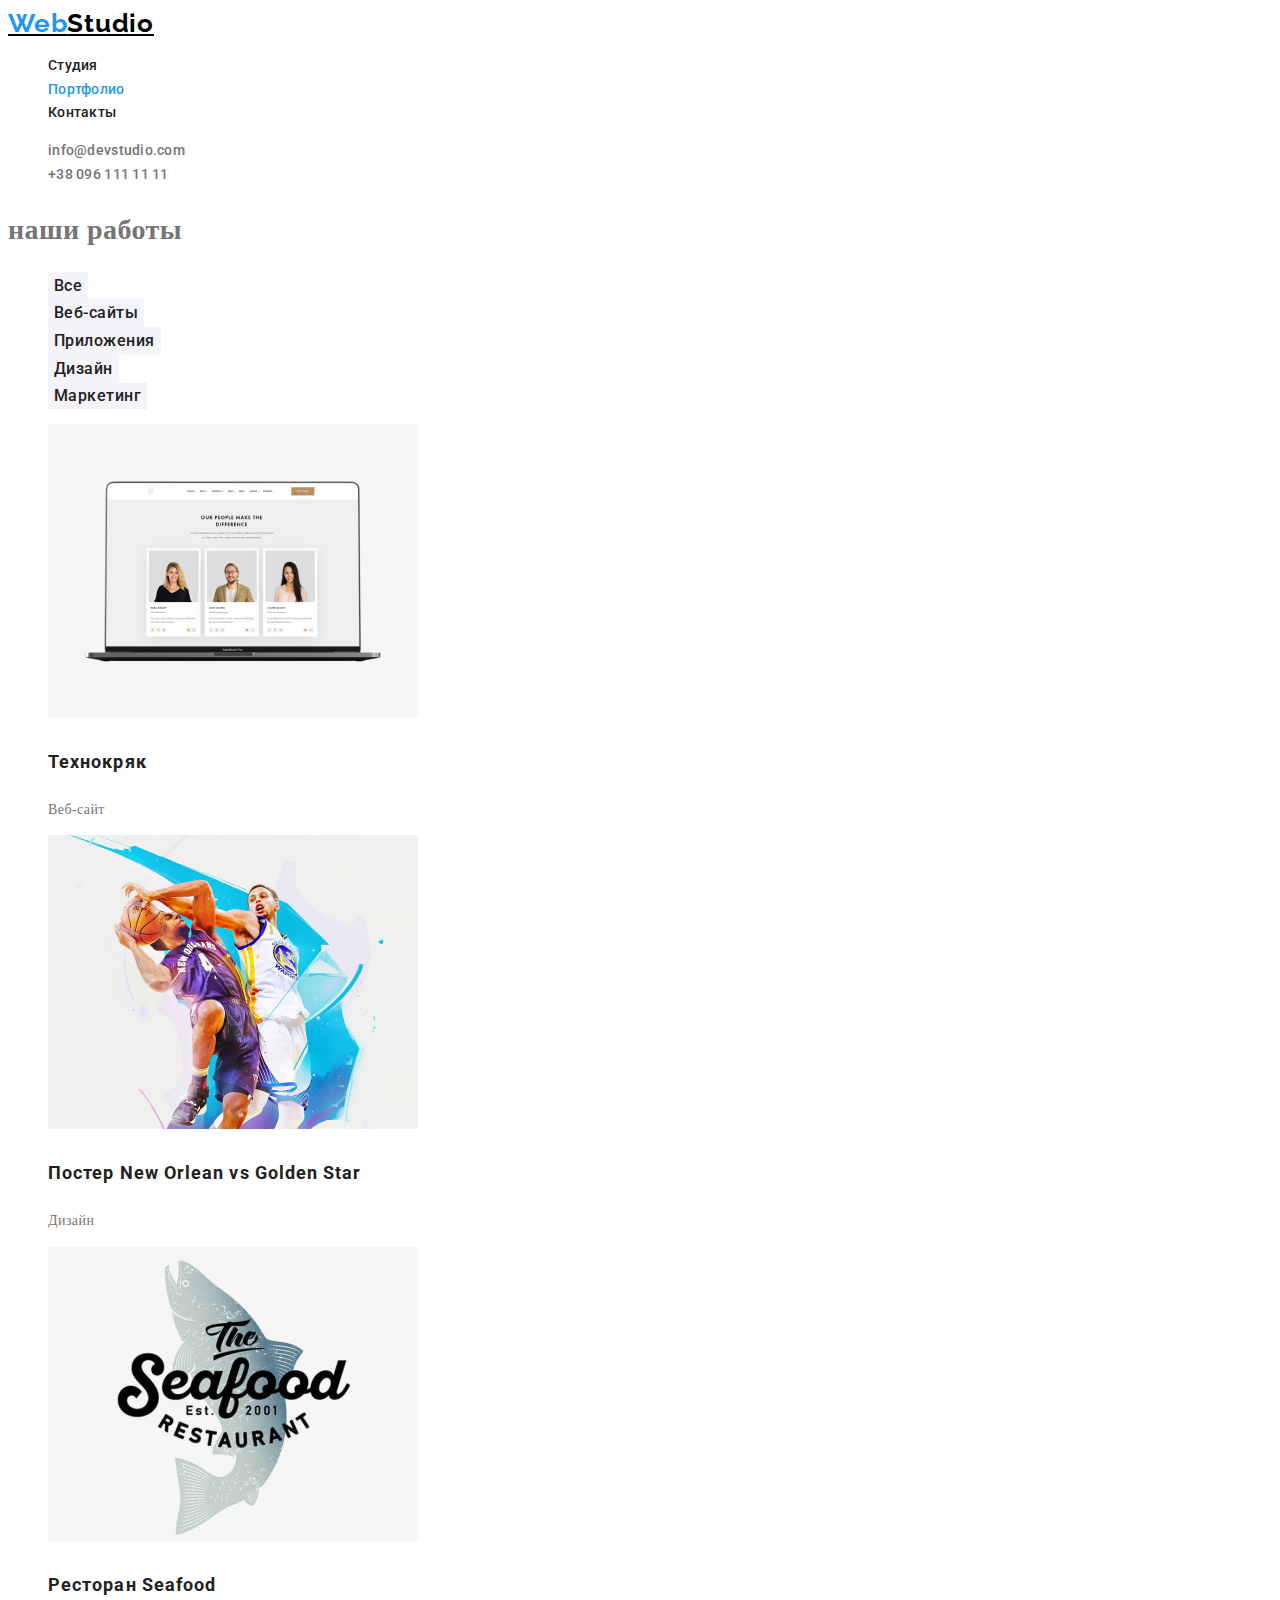
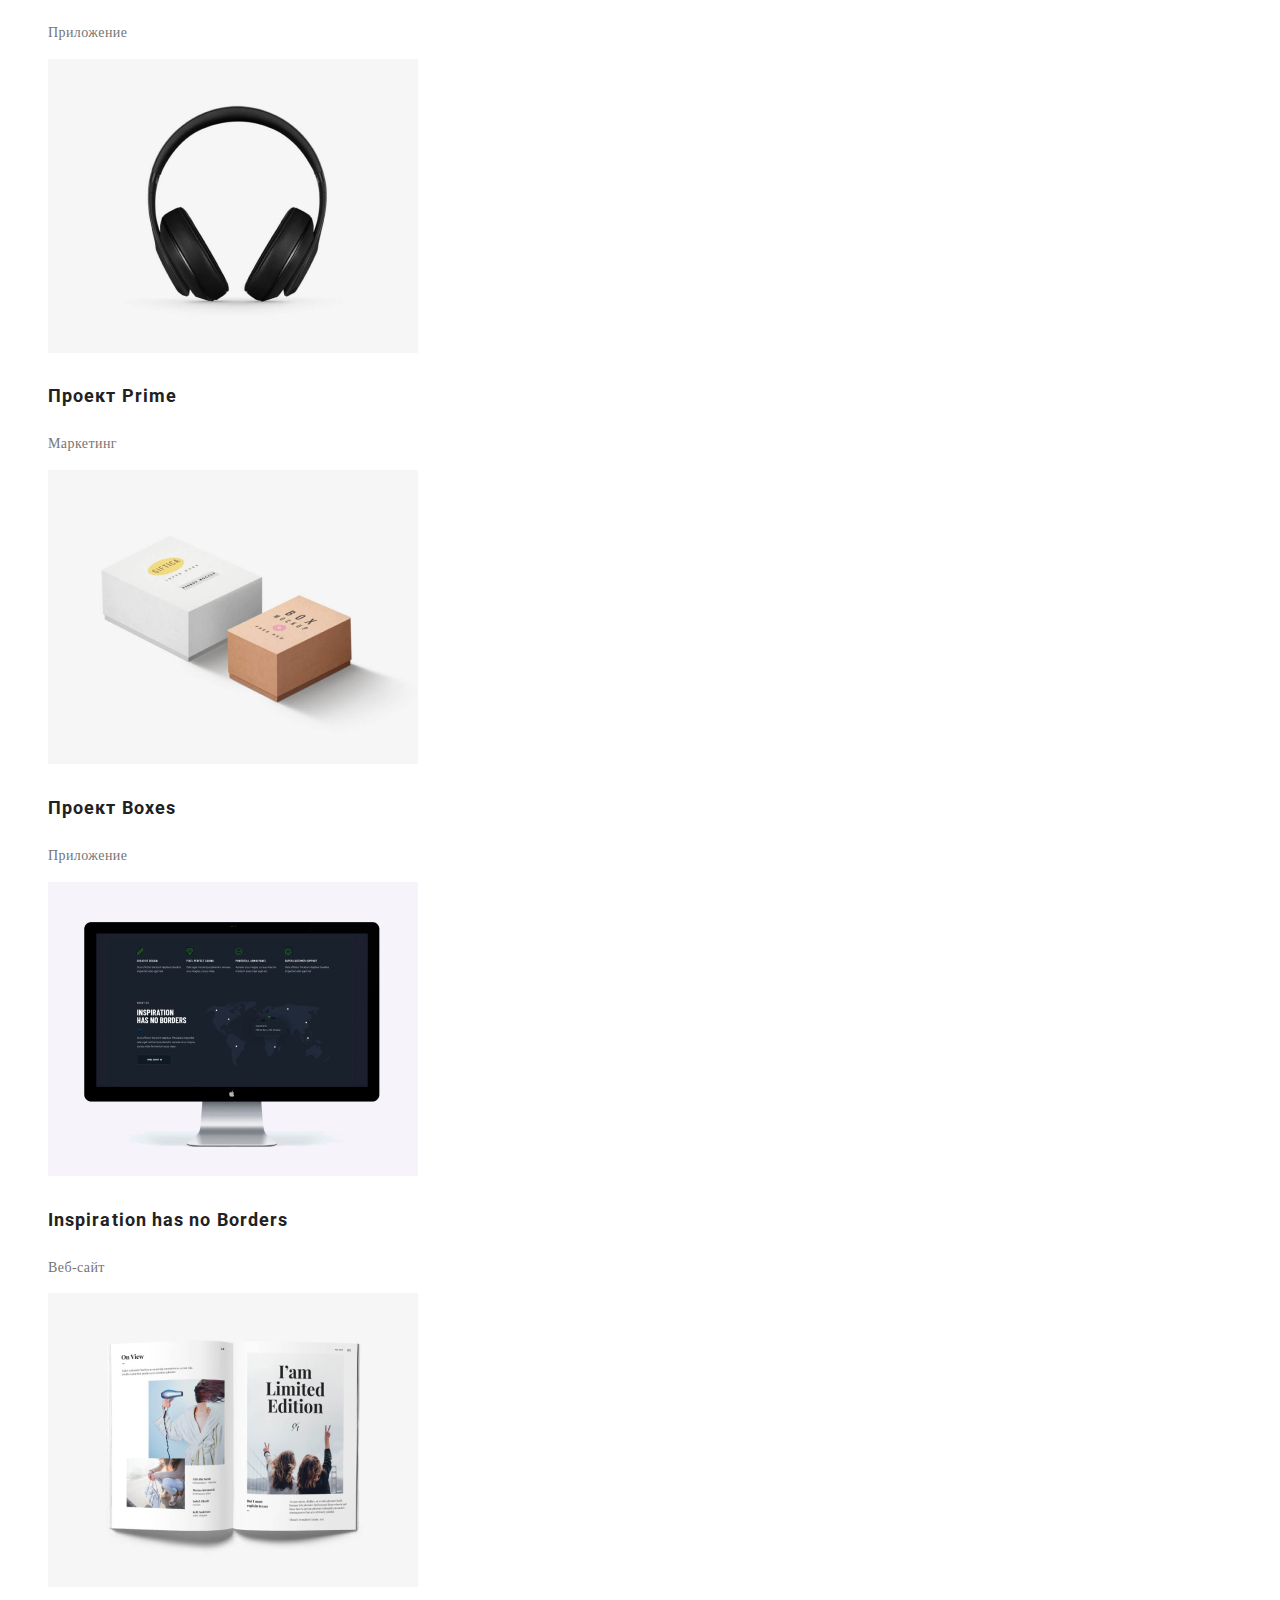
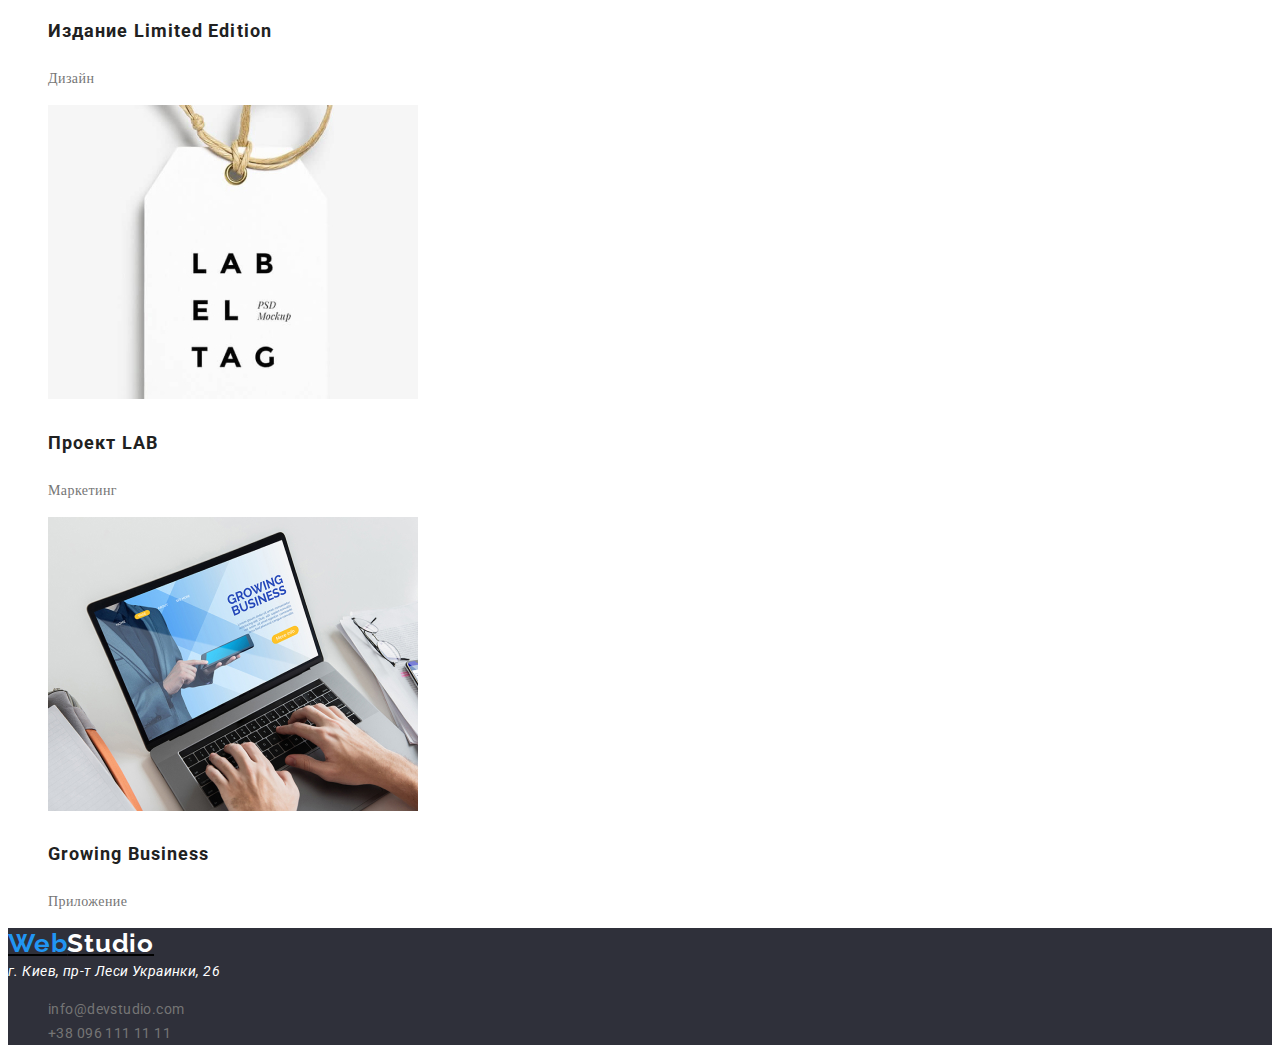
==== portfolio.html @ 194e7f67 "Добавил шрифты на index и portfolio" ====
<!DOCTYPE html>
<html lang="en">
<head>
    <meta charset="UTF-8">
    <meta http-equiv="X-UA-Compatible" content="IE=edge">
    <meta name="viewport" content="width=device-width, initial-scale=1.0">
    <title>Document</title>
    <link href="https://fonts.googleapis.com/css2?family=Raleway:wght@700&family=Roboto:wght@400;500;700;900&display=swap"
        rel="stylesheet">
    <link rel="stylesheet" href="./css/styles.css">
</head>
<body>
    <!--header, contacts separate from <nav>-->
    <header>
        <nav>
            <a href="/" class="logo">
                <span class="logo-accent">Web</span>Studio
            </a>
            <ul class="page-nav list">
                <li><a href="./index.html" class="link">Студия</a></li>
                <li><a href="/" class="link active">Портфолио</a></li>
                <li><a href="" class="link">Контакты</a></li>
            </ul>
        </nav>
        <ul class="contact-nav list">
            <li><a href="mailto:info@devstudio.com" class="link">info@devstudio.com</a></li>
            <li><a href="tel:+380961111111" class="link">+38 096 111 11 11</a></li>
        </ul>
    </header>
    
    <main>
        <section class="our-work-section">
        <h1>наши работы</h1>
        <!-- кнопки фильтра -->
            <ul class="btn-list list">    
                <li>
                    <button type="button" class="button title active">Все</button>
                </li>
                <li>
                    <button type="button" class="button title">Веб-сайты</button>
                </li>
                <li>
                    <button type="button" class="button title">Приложения</button> 
                </li>
                <li>
                    <button type="button" class="button title">Дизайн</button>
                </li>
                <li>
                    <button type="button" class="button title">Маркетинг</button>
                </li>
            </ul>   
        
        <!-- наши работы, галерея  -->
            <ul class="work-gallery list">
                <li>
                    <a href="">
                        <img src="./images/portfolio/img_01.jpg" alt="Технокряк" width="370" height="294"></a>
                        <h3 class="work-title">Технокряк</h3>
                        <p class="sort">Веб-сайт</p>
                </li>
                <li>
                    <a href="">
                        <img src="./images/portfolio/img_02.jpg" alt="Постер New Orlean vs Golden Star" width="370" height="294"></a>
                        <h3 class="work-title">Постер New Orlean vs Golden Star</h3>
                        <p class="sort">Дизайн</p>
                </li>
                <li>
                    <a href="">
                        <img src="./images/portfolio/img_03.jpg" alt="Ресторан Seafood" width="370" height="294"></a>
                        <h3 class="work-title">Ресторан Seafood</h3>
                        <p class="sort">Приложение</p>
                </li>
                <li>
                    <a href="">
                        <img src="./images/portfolio/img_04.jpg" alt="Проект Prime" width="370" height="294"></a>
                        <h3 class="work-title">Проект Prime</h3>
                        <p class="sort">Маркетинг</p>
                </li>
                <li>
                    <a href="">
                        <img src="./images/portfolio/img_05.jpg" alt="Проект Boxes" width="370" height="294"></a>
                        <h3 class="work-title">Проект Boxes</h3>
                        <p class="sort">Приложение</p>
                </li>
                <li>
                    <a href="">
                        <img src="./images/portfolio/img_06.jpg" alt="Inspiration has no Borders" width="370" height="294"></a>
                        <h3 class="work-title">Inspiration has no Borders</h3>
                        <p class="sort">Веб-сайт</p>
                </li>
                <li>
                    <a href="">
                        <img src="./images/portfolio/img_07.jpg" alt="Издание Limited Edition" width="370" height="294"></a>
                        <h3 class="work-title">Издание Limited Edition</h3>
                        <p class="sort">Дизайн</p>
                </li>
                <li>
                    <a href="">
                        <img src="./images/portfolio/img_08.jpg" alt="Проект LAB" width="370" height="294"></a>
                        <h3 class="work-title">Проект LAB</h3>
                        <p class="sort">Маркетинг</p>
                </li>
                <li>
                    <a href="">
                        <img src="./images/portfolio/img_09.jpg" alt="Growing Business" width="370" height="294"></a>
                        <h3 class="work-title">Growing Business</h3>
                        <p class="sort">Приложение</p>
                </li>
            </ul>

        </section>

    </main>

    <!--footer-->
    <!--footer-->
    <footer class="footer">
        <a href="/" class="logo">
            <span class="logo-accent">Web</span><span class="logo-rev">Studio</span>
        </a>
        <address class="address">
            г. Киев, пр-т Леси Украинки, 26<br />
        </address>
        <!-- footer contacts -->
        <ul class="contact-footer list">
            <li><a href="mailto:info@devstudio.com" class="link">info@devstudio.com</a></li>
            <li><a href="tel:+380961111111" class="link">+38 096 111 11 11</a></li>
        </ul>
        <!-- info@example.com<br/>
             +38 099 111 11 11 -->
    
    </footer>



</body>
</html>
---- css/styles.css ----
:root {
  --accent-color: #2196f3;
  --title-text-color: #212121;
  --main-text-color: #757575;
  --main-bg-color: #ffffff;
  --footer-bg-color: #2f303a;
  --btn-bg-color: #f5f4fa;
}

body {
  color: var(--main-text-color);
  background-color: var(--main-bg-color);

  font-size: 14px;
  line-height: 1.7;
  letter-spacing: 0.03em;
}

.section-title {
  color: var(--title-text-color);
}
/* logo */
.logo {
  color: #000000;

  font-family: Raleway;
  font-weight: bold;
  font-size: 26px;
  line-height: 1.2;
  letter-spacing: 0.03em;
}

.logo .logo-accent {
  color: var(--accent-color);
}

/* page nav */
.list {
  list-style: none;
}

.page-nav .link {
  color: var(--title-text-color);

  font-family: Roboto;
  font-weight: 500;
  font-size: 14px;
  line-height: 1.1;
  letter-spacing: 0.02em;
}

.link.active {
  color: var(--accent-color);
}

.contact-nav .link {
  color: var(--main-text-color);
  font-family: Roboto;
  font-weight: 500;
  font-size: 14px;
  line-height: 1.1;
  letter-spacing: 0.02em;
}

.contact-nav .link:hover,
.contact-nav .link:focus {
  color: var(--accent-color);
}

/* hero */
.hero-title {
  color: #ffffff;
  font-family: Roboto;
  font-weight: 900;
  font-size: 44px;
  line-height: 60px;
  text-align: center;
  letter-spacing: 0.06em;
  text-transform: uppercase;
}

.hero .button {
  background-color: var(--accent-color);
  color: #ffffff;
  border: none;

  font-family: Roboto;
  font-weight: bold;
  font-size: 16px;
  line-height: 1.9;
  /* display: flex; */
  align-items: center;
  text-align: center;
  letter-spacing: 0.06em;
}

/* section Features */
.section-title {
  font-family: Roboto;
  font-weight: bold;
  font-size: 36px;
  line-height: 1.2;
  text-align: center;
  letter-spacing: 0.03em;
}

.feature-title {
  color: var(--title-text-color);

  font-family: Roboto;
  font-weight: bold;
  font-size: 14px;
  line-height: 16px;
  letter-spacing: 0.03em;
  text-transform: uppercase;
}
.title {
  color: var(--title-text-color);
  font-family: Roboto;
  font-weight: 500;
  font-size: 16px;
  line-height: 1.2;
  text-align: center;
  letter-spacing: 0.03em;
}

.link {
  color: var(--main-text-color);
  text-decoration: none;
}

/* our team */
.team-title {
  color: var(--title-text-color);

  font-family: Roboto;
  font-weight: 500;
  font-size: 16px;
  line-height: 1.2;
  text-align: center;
  letter-spacing: 0.03em;
}

/* footer */
.footer {
  background-color: #2f303a;
}

.address {
  color: var(--main-bg-color);
  font-family: Roboto;
  font-weight: normal;
  font-size: 14px;
  line-height: 1.7;
  letter-spacing: 0.03em;
}
.logo-rev {
  color: var(--main-bg-color);
}

.contact-footer {
  color: rgba(255, 255, 255, 0.6);

  font-family: Roboto;
  font-weight: normal;
  font-size: 14px;
  line-height: 1.7;
  letter-spacing: 0.03em;
}

.contact-footer .link:hover,
.contact-footer .link:focus {
  color: var(--main-bg-color);
}

/* Portfolio button list */

.btn-list .button {
  background-color: var(--btn-bg-color);
  border: none;

  font-family: Roboto;
  font-style: normal;
  font-weight: 500;
  font-size: 16px;
  line-height: 1.6;
  text-align: center;
  letter-spacing: 0.03em;
}

.btn-list .button:hover,
.btn-list .button:focus {
  background-color: var(--accent-color);
  color: var(--main-bg-color);
}

/* Our works gallery */
.work-title {
  color: var(--title-text-color);

  font-family: Roboto;
  font-weight: bold;
  font-size: 18px;
  line-height: 2;
  letter-spacing: 0.06em;
}

.work-type {
  font-family: Roboto;
  font-weight: normal;
  font-size: 16px;
  line-height: 31.9;
  letter-spacing: 0.03em;
}
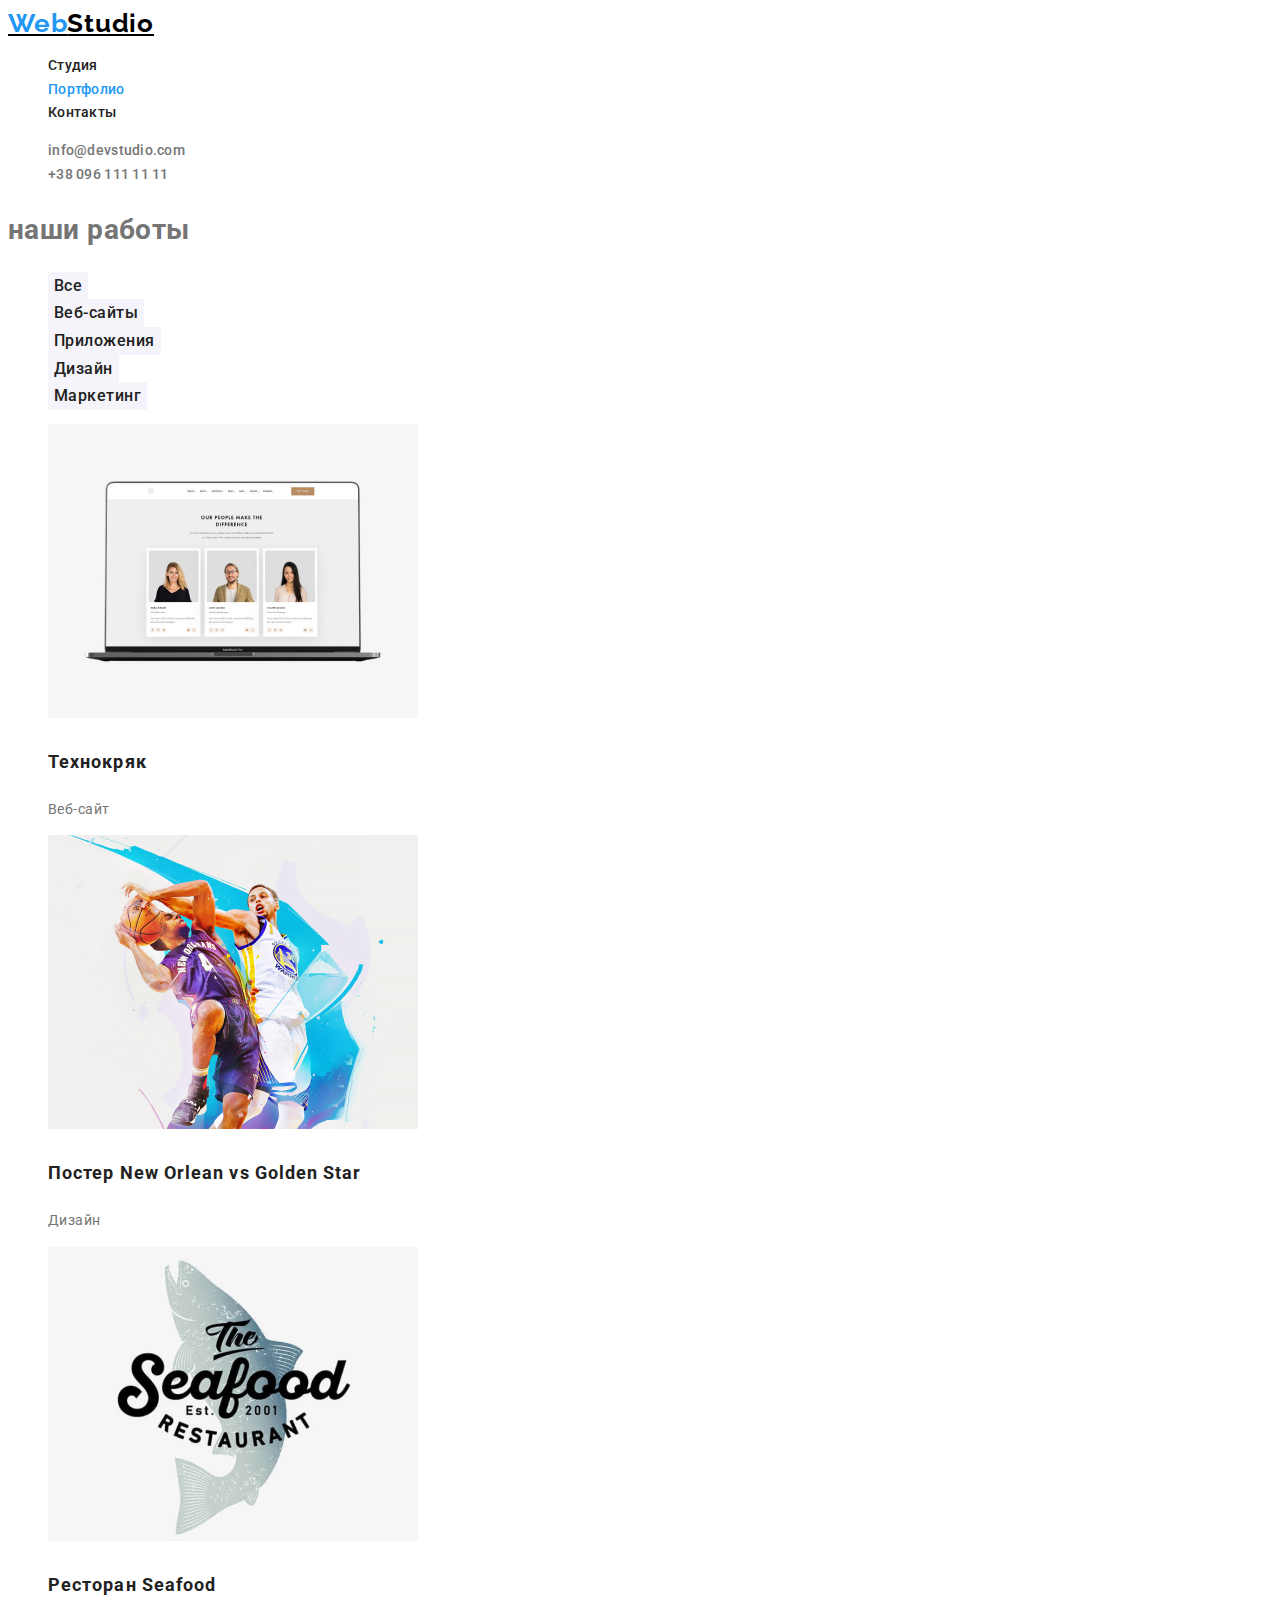
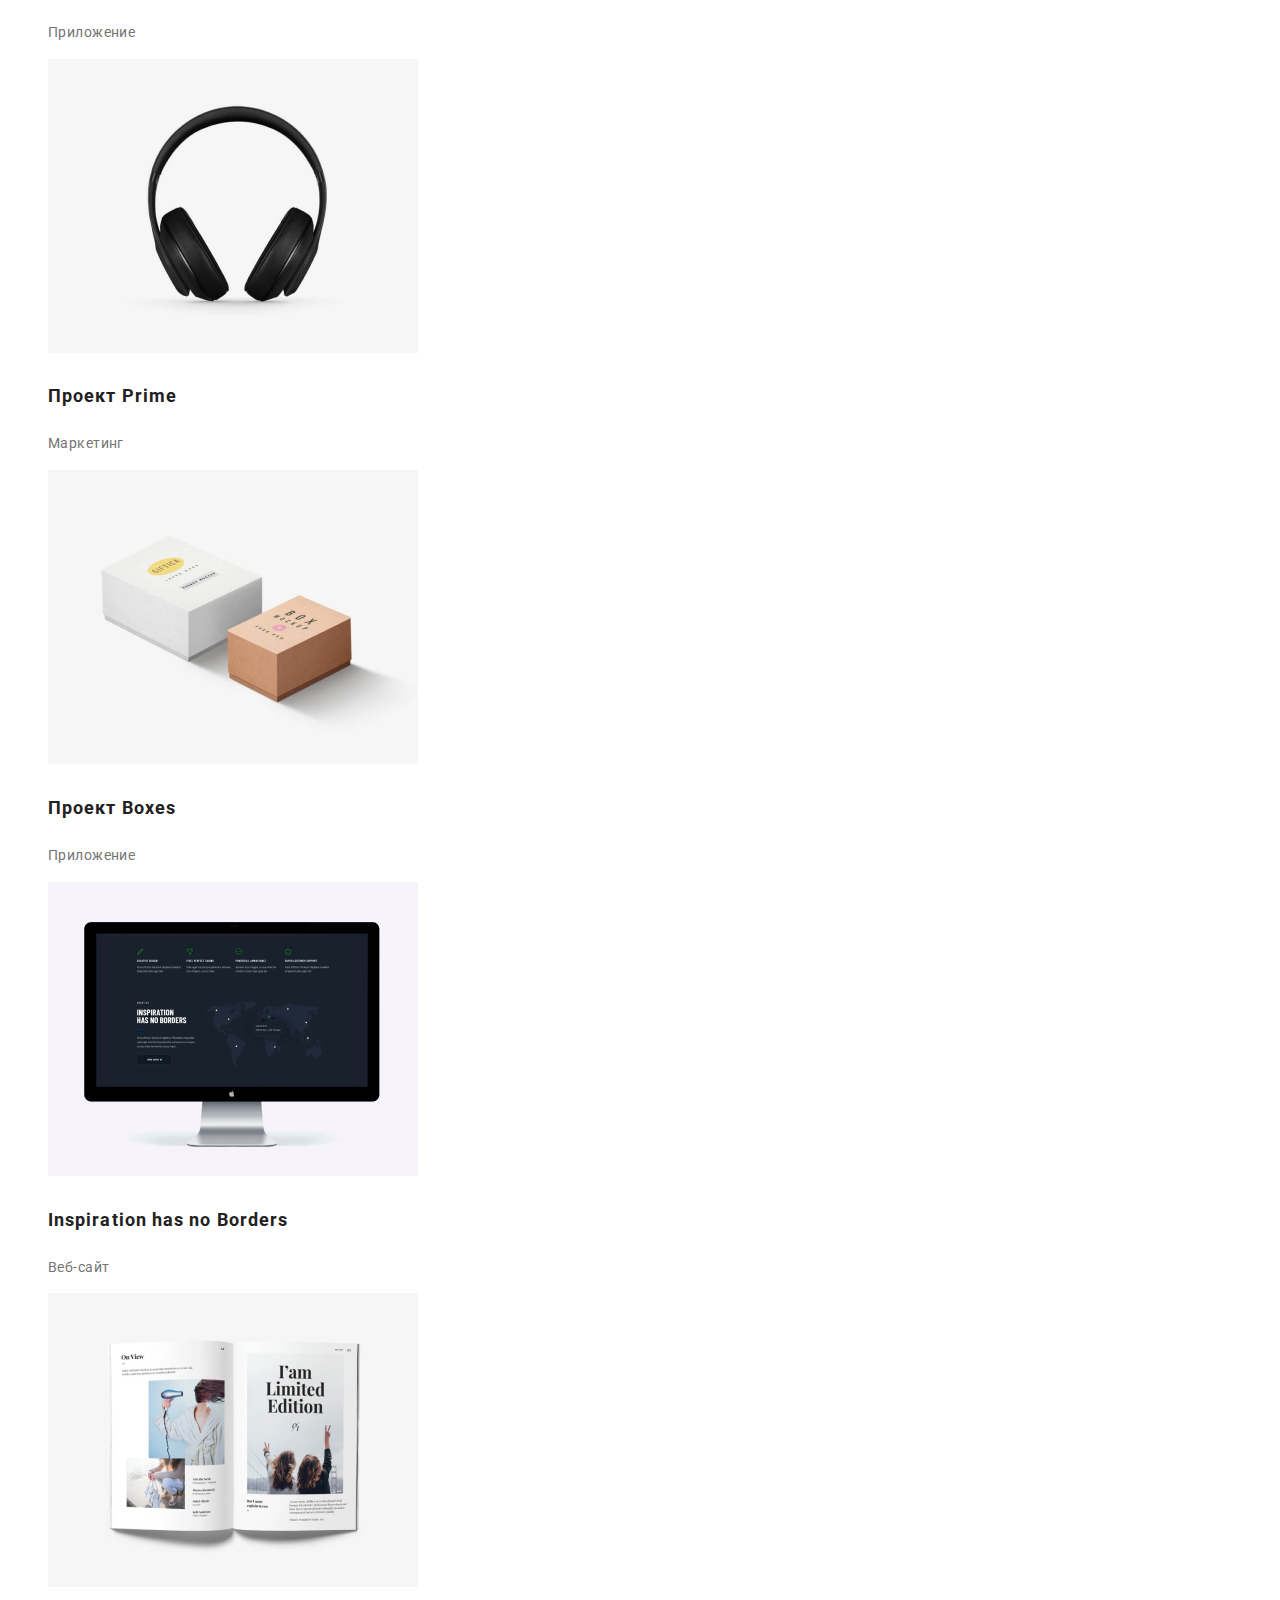
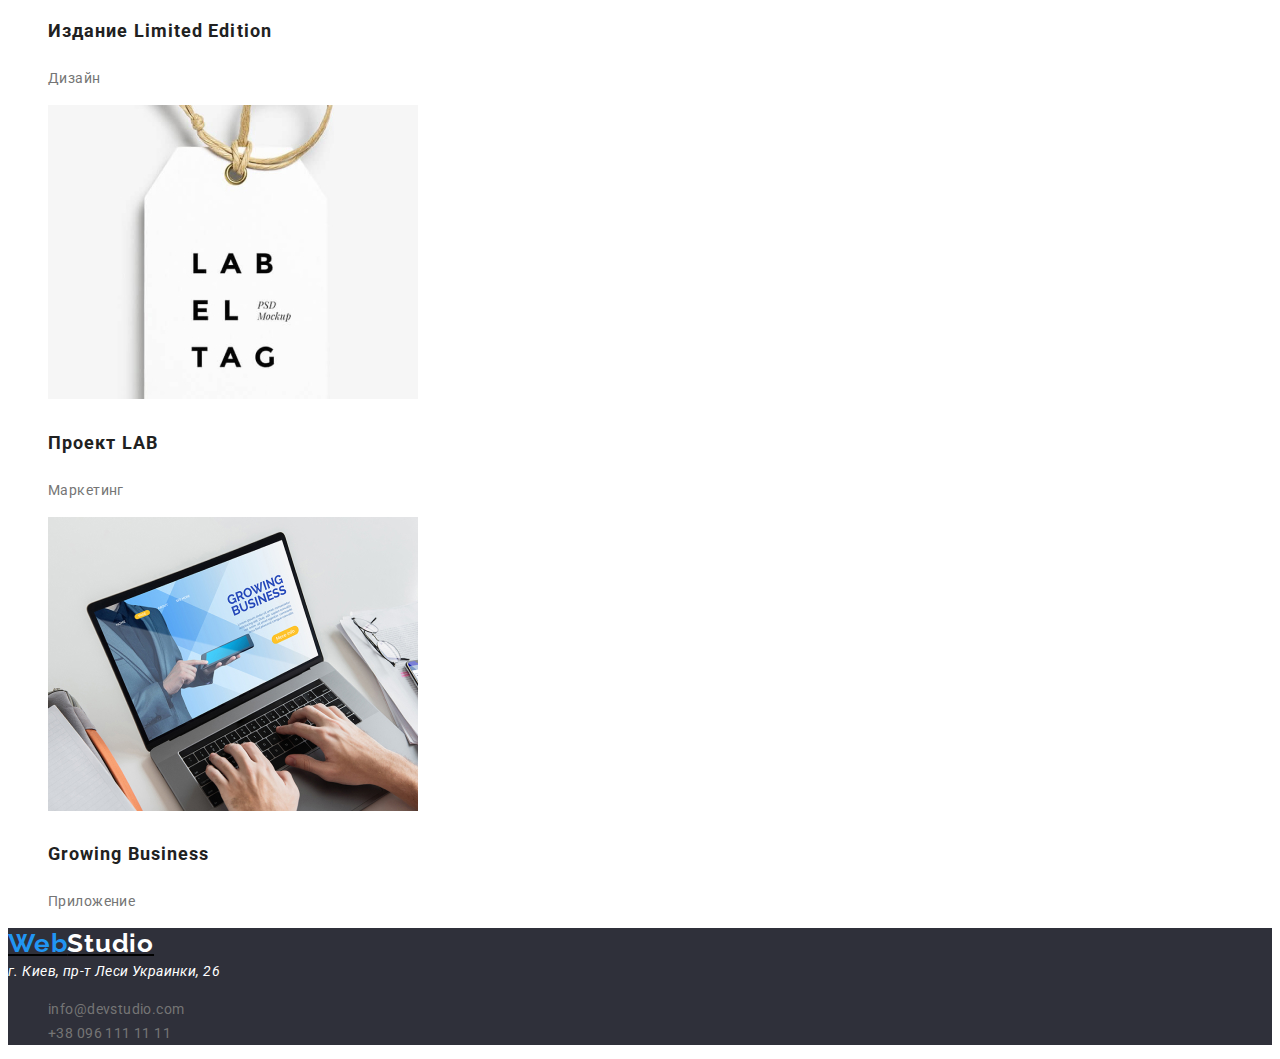
==== commit b7f0045d: "добавлен cursor: pointer" ====
--- a/portfolio.html
+++ b/portfolio.html
@@ -34,7 +34,7 @@
         <!-- кнопки фильтра -->
             <ul class="btn-list list">    
                 <li>
-                    <button type="button" class="button title active">Все</button>
+                    <button type="button"  class="button title">Все</button>
                 </li>
                 <li>
                     <button type="button" class="button title">Веб-сайты</button>
@@ -53,58 +53,67 @@
         <!-- наши работы, галерея  -->
             <ul class="work-gallery list">
                 <li>
-                    <a href="">
-                        <img src="./images/portfolio/img_01.jpg" alt="Технокряк" width="370" height="294"></a>
+                    <a href="" class="link">
+                        <img src="./images/portfolio/img_01.jpg" alt="Технокряк" width="370" height="294">
                         <h3 class="work-title">Технокряк</h3>
                         <p class="sort">Веб-сайт</p>
+                    </a>
                 </li>
                 <li>
-                    <a href="">
-                        <img src="./images/portfolio/img_02.jpg" alt="Постер New Orlean vs Golden Star" width="370" height="294"></a>
+                    <a href="" class="link">
+                        <img src="./images/portfolio/img_02.jpg" alt="Постер New Orlean vs Golden Star" width="370" height="294">
                         <h3 class="work-title">Постер New Orlean vs Golden Star</h3>
                         <p class="sort">Дизайн</p>
+                    </a>
                 </li>
                 <li>
-                    <a href="">
-                        <img src="./images/portfolio/img_03.jpg" alt="Ресторан Seafood" width="370" height="294"></a>
+                    <a href="" class="link">
+                        <img src="./images/portfolio/img_03.jpg" alt="Ресторан Seafood" width="370" height="294">
                         <h3 class="work-title">Ресторан Seafood</h3>
                         <p class="sort">Приложение</p>
+                    </a>
                 </li>
                 <li>
-                    <a href="">
-                        <img src="./images/portfolio/img_04.jpg" alt="Проект Prime" width="370" height="294"></a>
+                    <a href="" class="link">
+                        <img src="./images/portfolio/img_04.jpg" alt="Проект Prime" width="370" height="294">
                         <h3 class="work-title">Проект Prime</h3>
                         <p class="sort">Маркетинг</p>
+                    </a>
                 </li>
                 <li>
-                    <a href="">
-                        <img src="./images/portfolio/img_05.jpg" alt="Проект Boxes" width="370" height="294"></a>
+                    <a href="" class="link">
+                        <img src="./images/portfolio/img_05.jpg" alt="Проект Boxes" width="370" height="294">
                         <h3 class="work-title">Проект Boxes</h3>
                         <p class="sort">Приложение</p>
+                    </a>
                 </li>
                 <li>
-                    <a href="">
-                        <img src="./images/portfolio/img_06.jpg" alt="Inspiration has no Borders" width="370" height="294"></a>
+                    <a href="" class="link">
+                        <img src="./images/portfolio/img_06.jpg" alt="Inspiration has no Borders" width="370" height="294">
                         <h3 class="work-title">Inspiration has no Borders</h3>
                         <p class="sort">Веб-сайт</p>
+                    </a>
                 </li>
                 <li>
-                    <a href="">
-                        <img src="./images/portfolio/img_07.jpg" alt="Издание Limited Edition" width="370" height="294"></a>
+                    <a href="" class="link">
+                        <img src="./images/portfolio/img_07.jpg" alt="Издание Limited Edition" width="370" height="294">
                         <h3 class="work-title">Издание Limited Edition</h3>
                         <p class="sort">Дизайн</p>
+                    </a>
                 </li>
                 <li>
-                    <a href="">
-                        <img src="./images/portfolio/img_08.jpg" alt="Проект LAB" width="370" height="294"></a>
+                    <a href="" class="link">
+                        <img src="./images/portfolio/img_08.jpg" alt="Проект LAB" width="370" height="294">
                         <h3 class="work-title">Проект LAB</h3>
                         <p class="sort">Маркетинг</p>
+                    </a>
                 </li>
                 <li>
-                    <a href="">
-                        <img src="./images/portfolio/img_09.jpg" alt="Growing Business" width="370" height="294"></a>
+                    <a href="" class="link">
+                        <img src="./images/portfolio/img_09.jpg" alt="Growing Business" width="370" height="294">
                         <h3 class="work-title">Growing Business</h3>
                         <p class="sort">Приложение</p>
+                    </a>
                 </li>
             </ul>
 
--- a/css/styles.css
+++ b/css/styles.css
@@ -11,6 +11,7 @@
   color: var(--main-text-color);
   background-color: var(--main-bg-color);
 
+  font-family: Roboto;
   font-size: 14px;
   line-height: 1.7;
   letter-spacing: 0.03em;
@@ -69,7 +70,10 @@
 
 /* hero */
 .hero-title {
+  /* добавил фон, чтоб бало видно title */
+  background-color: var(--accent-color);
   color: #ffffff;
+
   font-family: Roboto;
   font-weight: 900;
   font-size: 44px;
@@ -178,6 +182,7 @@
 .btn-list .button {
   background-color: var(--btn-bg-color);
   border: none;
+  cursor: pointer;
 
   font-family: Roboto;
   font-style: normal;
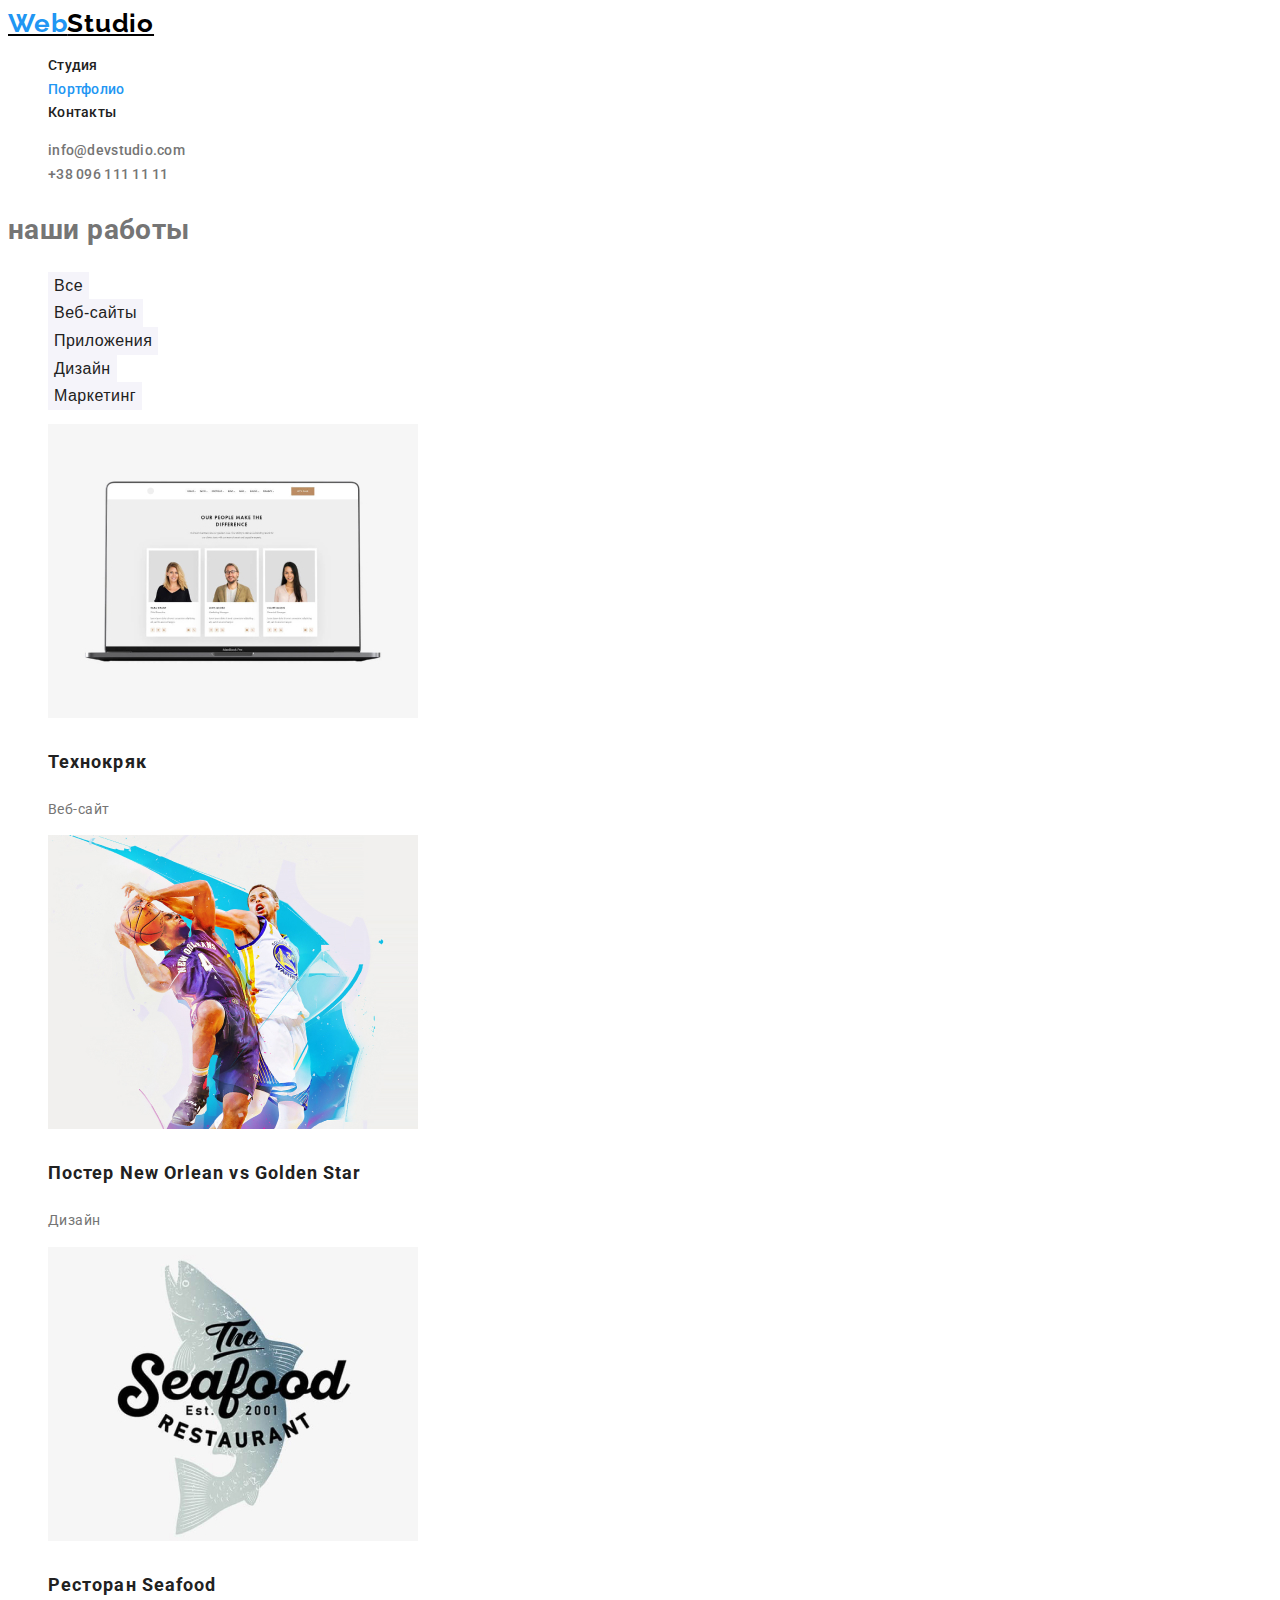
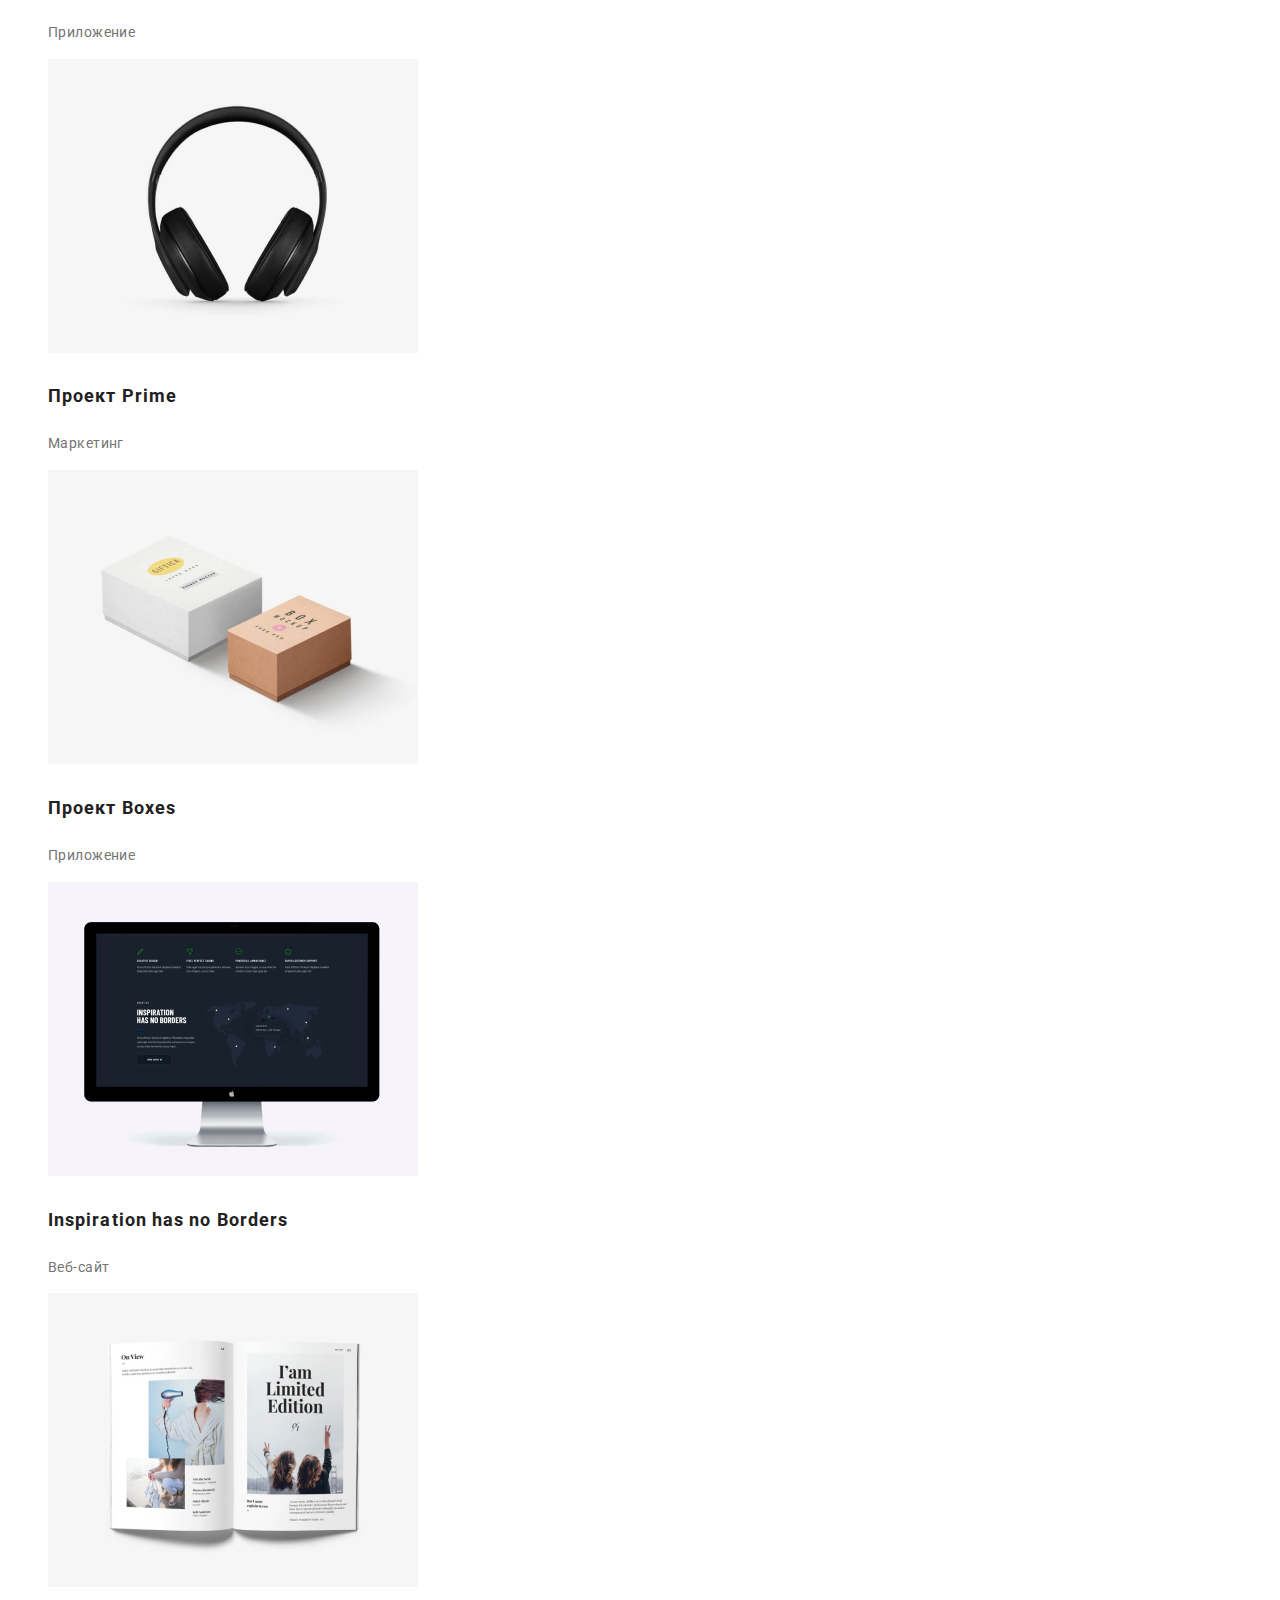
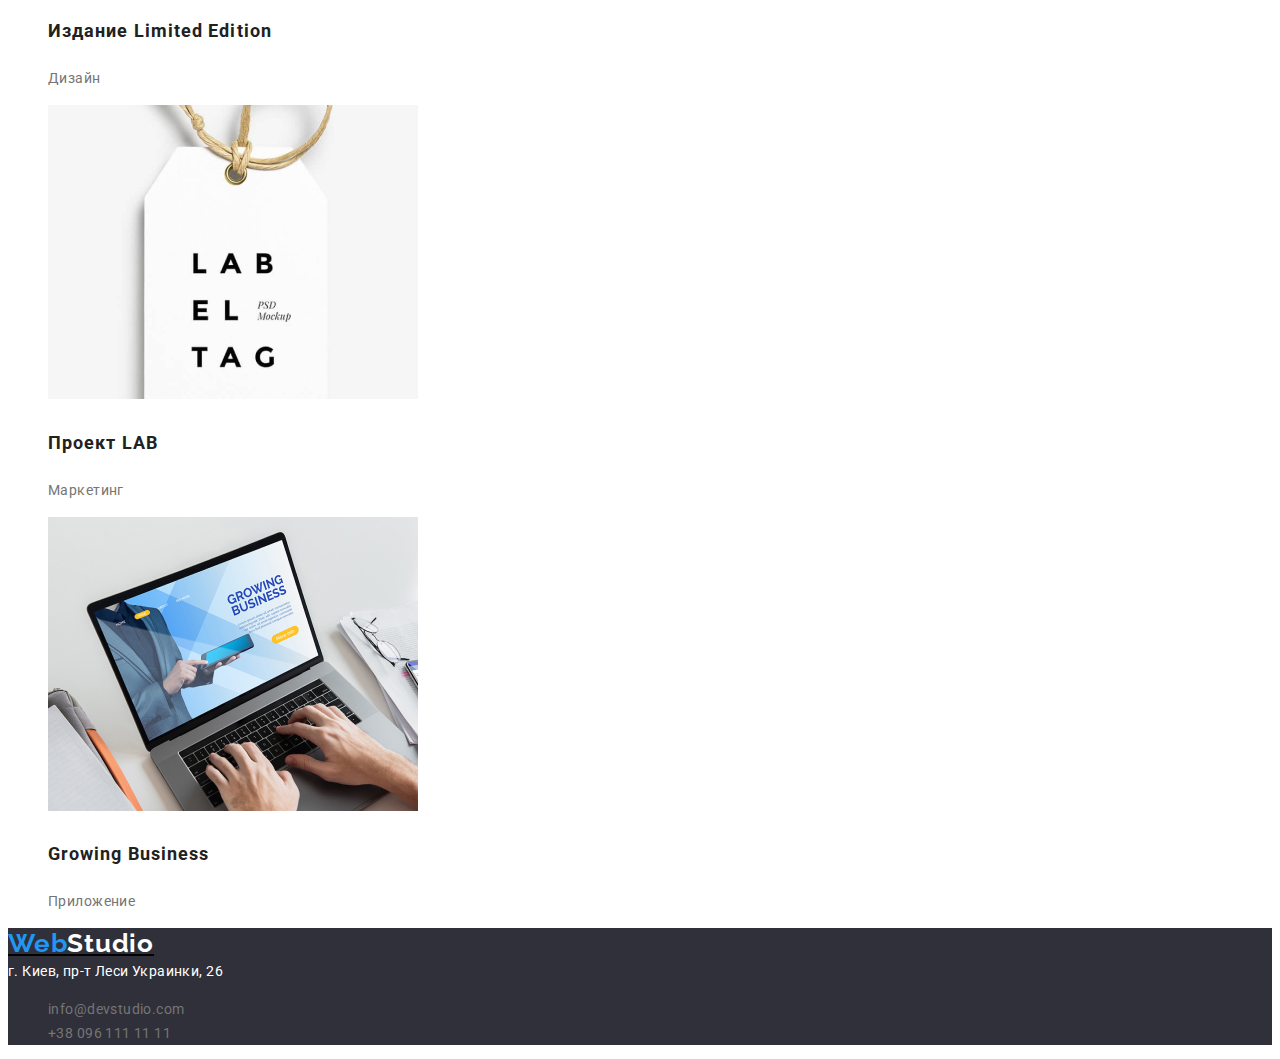
==== commit e55d8252: "link added" ====
--- a/portfolio.html
+++ b/portfolio.html
@@ -5,6 +5,8 @@
     <meta http-equiv="X-UA-Compatible" content="IE=edge">
     <meta name="viewport" content="width=device-width, initial-scale=1.0">
     <title>Document</title>
+    <link href="https://cdnjs.com/libraries/modern-normalize">
+    <link rel="preconnect" href="https://fonts.gstatic.com">
     <link href="https://fonts.googleapis.com/css2?family=Raleway:wght@700&family=Roboto:wght@400;500;700;900&display=swap"
         rel="stylesheet">
     <link rel="stylesheet" href="./css/styles.css">
--- a/css/styles.css
+++ b/css/styles.css
@@ -43,7 +43,6 @@
 .page-nav .link {
   color: var(--title-text-color);
 
-  font-family: Roboto;
   font-weight: 500;
   font-size: 14px;
   line-height: 1.1;
@@ -56,7 +55,7 @@
 
 .contact-nav .link {
   color: var(--main-text-color);
-  font-family: Roboto;
+
   font-weight: 500;
   font-size: 14px;
   line-height: 1.1;
@@ -74,7 +73,6 @@
   background-color: var(--accent-color);
   color: #ffffff;
 
-  font-family: Roboto;
   font-weight: 900;
   font-size: 44px;
   line-height: 60px;
@@ -88,7 +86,6 @@
   color: #ffffff;
   border: none;
 
-  font-family: Roboto;
   font-weight: bold;
   font-size: 16px;
   line-height: 1.9;
@@ -100,7 +97,6 @@
 
 /* section Features */
 .section-title {
-  font-family: Roboto;
   font-weight: bold;
   font-size: 36px;
   line-height: 1.2;
@@ -108,10 +104,21 @@
   letter-spacing: 0.03em;
 }
 
+/* Визуально спрятанная section-title */
+.visually-hidden {
+  position: absolute !important;
+  clip: rect(1px 1px 1px 1px);
+  clip: rect(1px, 1px, 1px, 1px);
+  padding: 0 !important;
+  border: 0 !important;
+  height: 1px !important;
+  width: 1px !important;
+  overflow: hidden;
+}
+
 .feature-title {
   color: var(--title-text-color);
 
-  font-family: Roboto;
   font-weight: bold;
   font-size: 14px;
   line-height: 16px;
@@ -120,7 +127,7 @@
 }
 .title {
   color: var(--title-text-color);
-  font-family: Roboto;
+
   font-weight: 500;
   font-size: 16px;
   line-height: 1.2;
@@ -137,7 +144,6 @@
 .team-title {
   color: var(--title-text-color);
 
-  font-family: Roboto;
   font-weight: 500;
   font-size: 16px;
   line-height: 1.2;
@@ -152,8 +158,9 @@
 
 .address {
   color: var(--main-bg-color);
-  font-family: Roboto;
+
   font-weight: normal;
+  font-style: normal;
   font-size: 14px;
   line-height: 1.7;
   letter-spacing: 0.03em;
@@ -165,7 +172,6 @@
 .contact-footer {
   color: rgba(255, 255, 255, 0.6);
 
-  font-family: Roboto;
   font-weight: normal;
   font-size: 14px;
   line-height: 1.7;
@@ -184,7 +190,6 @@
   border: none;
   cursor: pointer;
 
-  font-family: Roboto;
   font-style: normal;
   font-weight: 500;
   font-size: 16px;
@@ -203,7 +208,6 @@
 .work-title {
   color: var(--title-text-color);
 
-  font-family: Roboto;
   font-weight: bold;
   font-size: 18px;
   line-height: 2;
@@ -211,7 +215,6 @@
 }
 
 .work-type {
-  font-family: Roboto;
   font-weight: normal;
   font-size: 16px;
   line-height: 31.9;
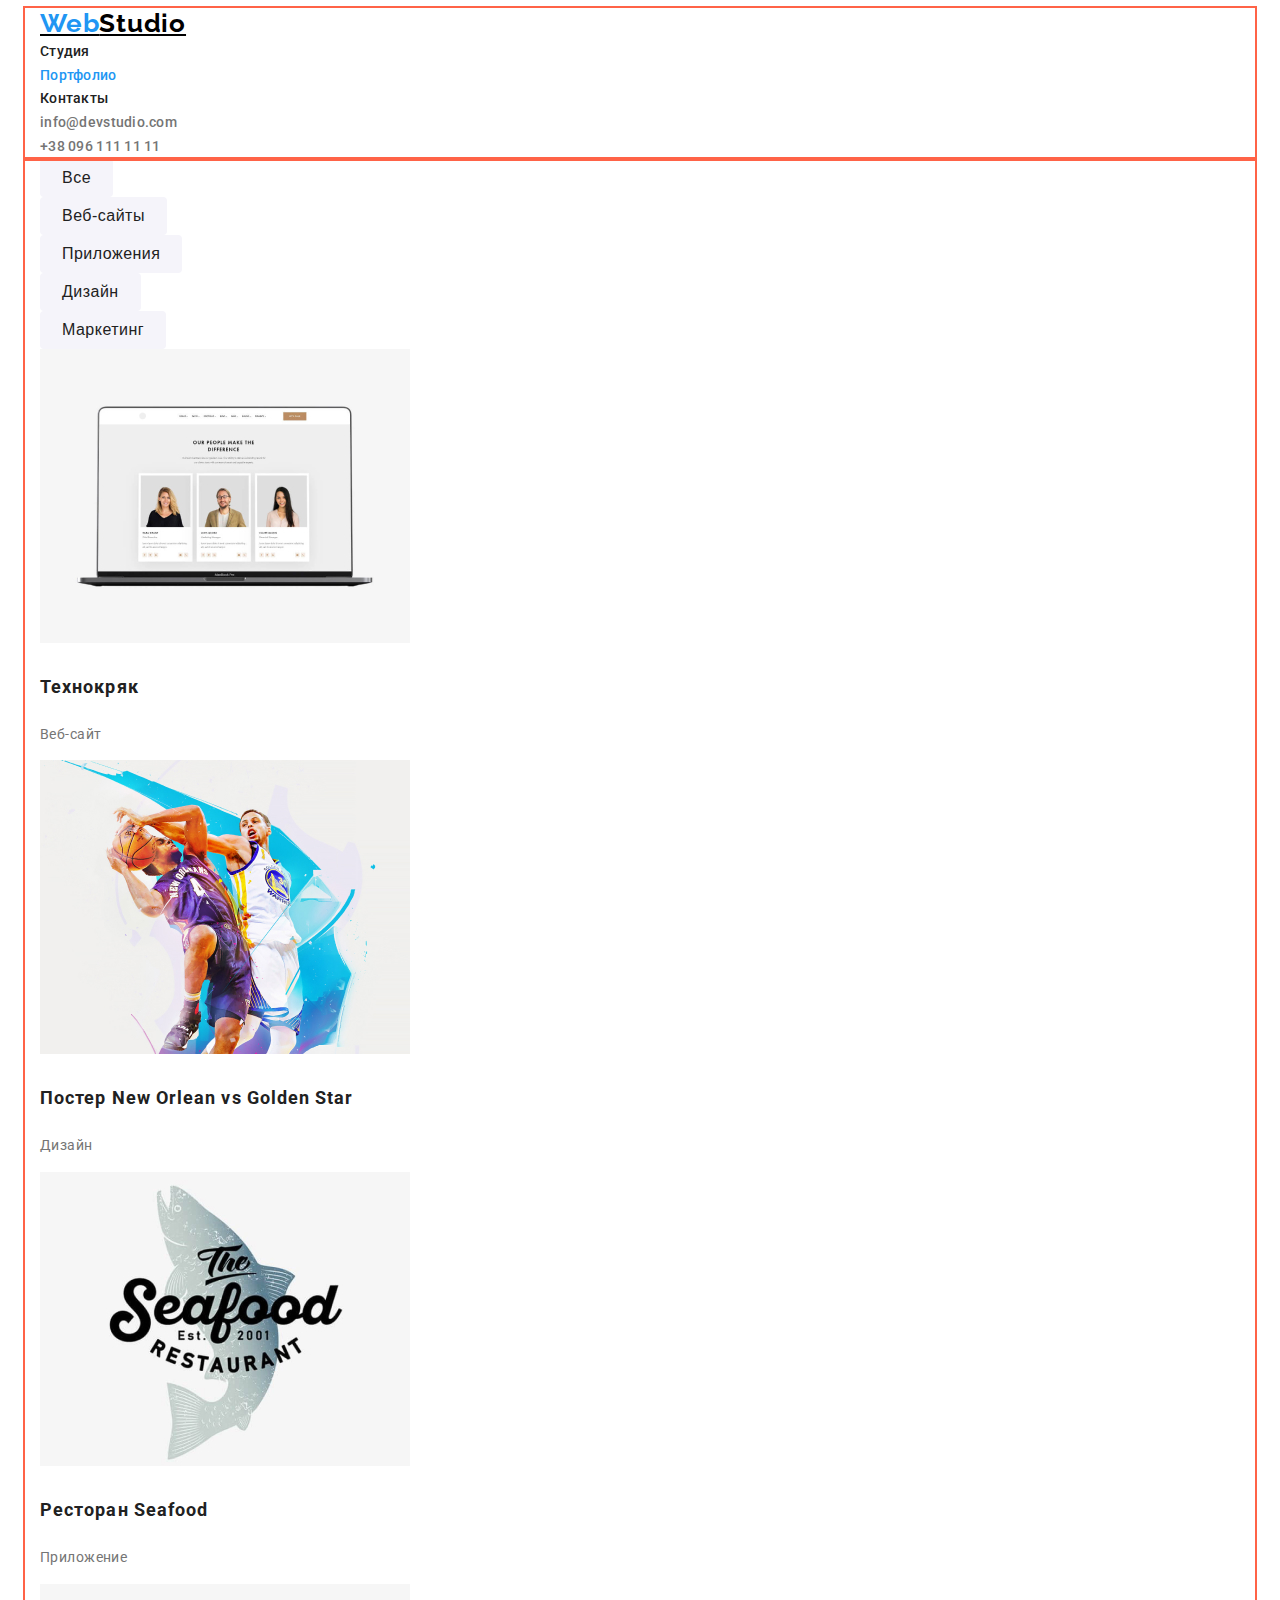
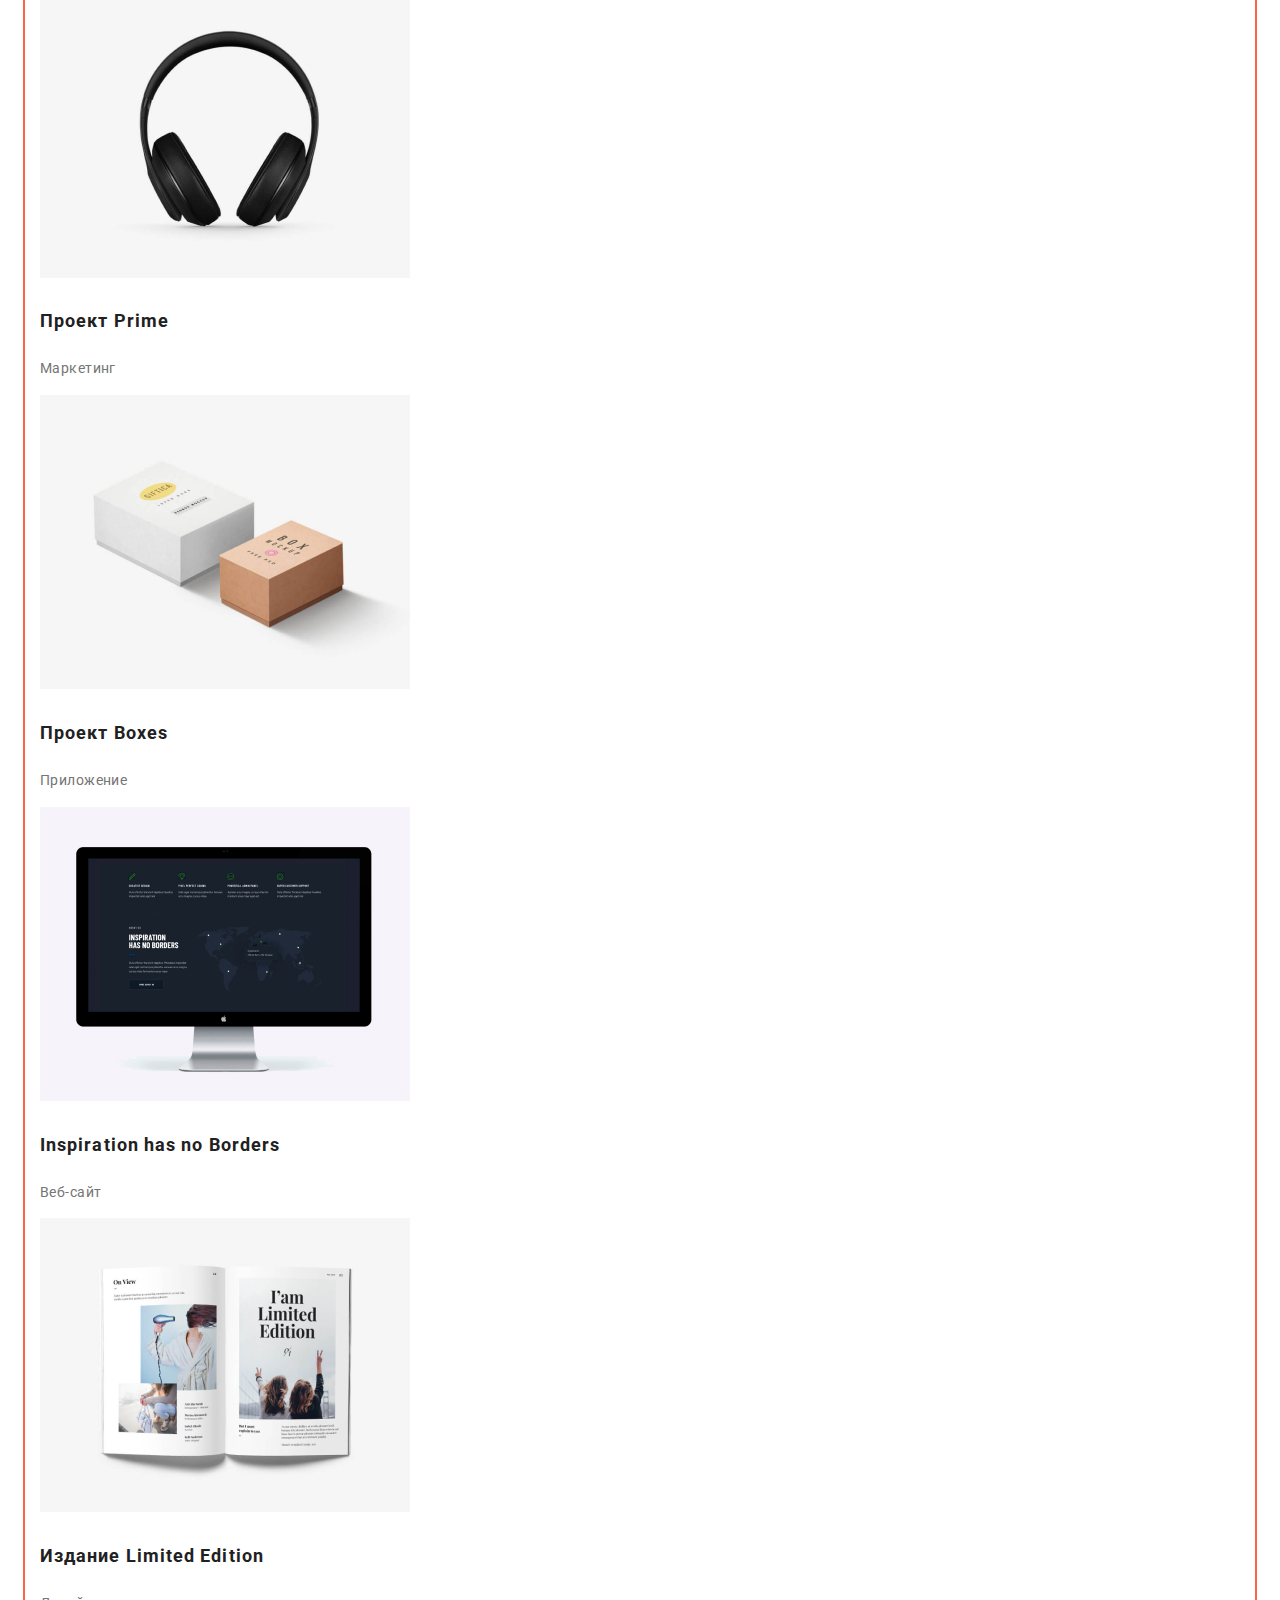
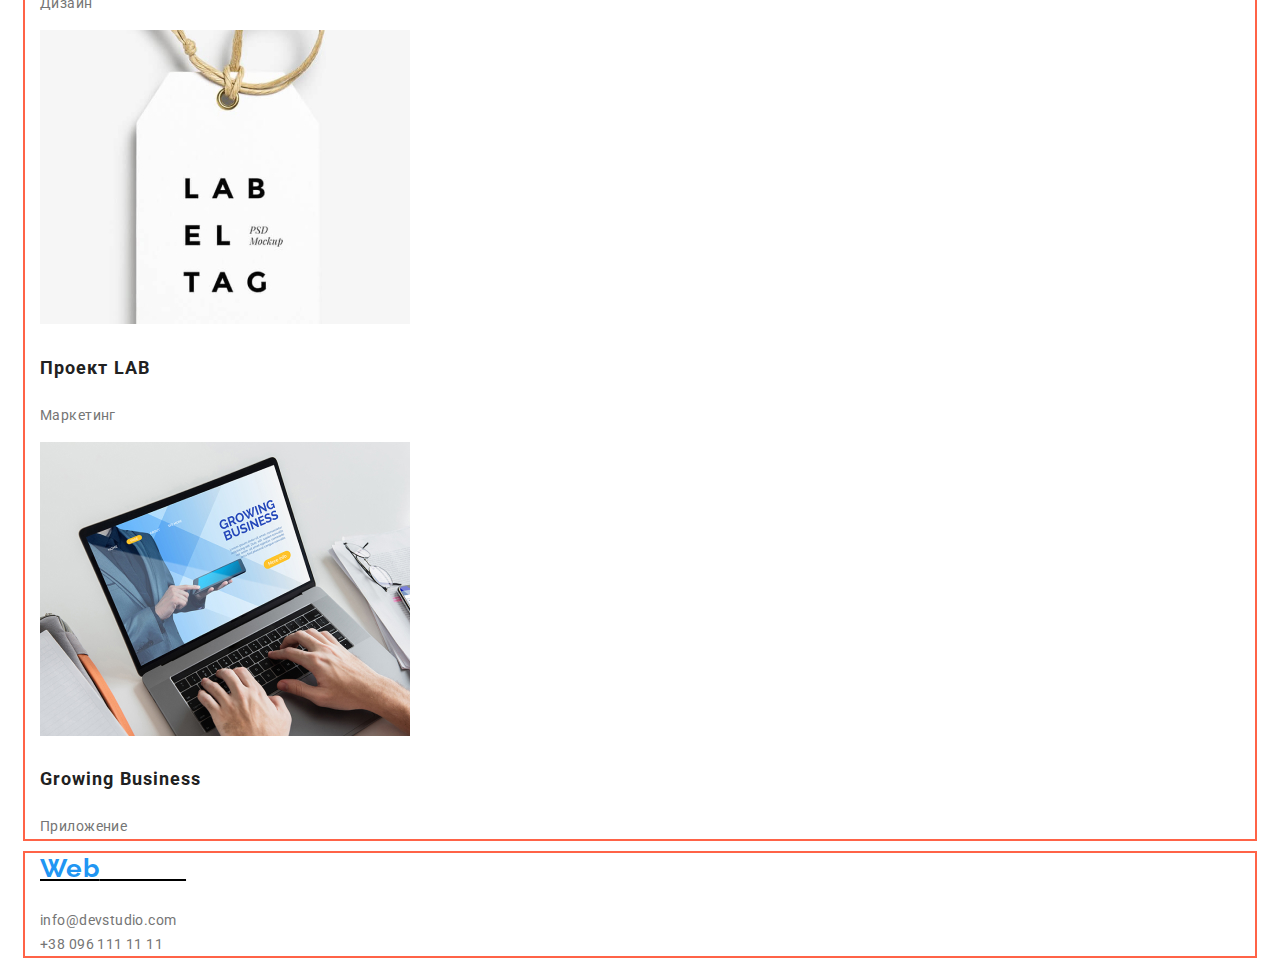
==== commit 98fccdad: "Пробую расставить геометрию" ====
--- a/portfolio.html
+++ b/portfolio.html
@@ -14,25 +14,27 @@
 <body>
     <!--header, contacts separate from <nav>-->
     <header>
-        <nav>
-            <a href="/" class="logo">
-                <span class="logo-accent">Web</span>Studio
-            </a>
-            <ul class="page-nav list">
-                <li><a href="./index.html" class="link">Студия</a></li>
-                <li><a href="/" class="link active">Портфолио</a></li>
-                <li><a href="" class="link">Контакты</a></li>
+        <div class="container">
+            <nav>
+                <a href="/" class="logo">
+                    <span class="logo-accent">Web</span>Studio
+                </a>
+                <ul class="page-nav list">
+                    <li><a href="./index.html" class="link">Студия</a></li>
+                    <li><a href="" class="link active">Портфолио</a></li>
+                    <li><a href="" class="link">Контакты</a></li>
+                </ul>
+            </nav>
+            <ul class="contact-nav list">
+                <li><a href="mailto:info@devstudio.com" class="link">info@devstudio.com</a></li>
+                <li><a href="tel:+380961111111" class="link">+38 096 111 11 11</a></li>
             </ul>
-        </nav>
-        <ul class="contact-nav list">
-            <li><a href="mailto:info@devstudio.com" class="link">info@devstudio.com</a></li>
-            <li><a href="tel:+380961111111" class="link">+38 096 111 11 11</a></li>
-        </ul>
+        </div>
     </header>
     
     <main>
-        <section class="our-work-section">
-        <h1>наши работы</h1>
+        <section class="our-work-section container">
+        <h1 class="visually-hidden">наши работы</h1>
         <!-- кнопки фильтра -->
             <ul class="btn-list list">    
                 <li>
@@ -125,7 +127,7 @@
 
     <!--footer-->
     <!--footer-->
-    <footer class="footer">
+    <footer class="footer container">
         <a href="/" class="logo">
             <span class="logo-accent">Web</span><span class="logo-rev">Studio</span>
         </a>
--- a/css/styles.css
+++ b/css/styles.css
@@ -5,6 +5,7 @@
   --main-bg-color: #ffffff;
   --footer-bg-color: #2f303a;
   --btn-bg-color: #f5f4fa;
+  --hero-bg-color: #2f303a;
 }
 
 body {
@@ -20,6 +21,14 @@
 .section-title {
   color: var(--title-text-color);
 }
+
+.container {
+  width: 1200px;
+  margin-left: auto;
+  margin-right: auto;
+  padding: 0 15px;
+  outline: 2px solid tomato;
+}
 /* logo */
 .logo {
   color: #000000;
@@ -38,6 +47,8 @@
 /* page nav */
 .list {
   list-style: none;
+  margin: 0;
+  padding: 0;
 }
 
 .page-nav .link {
@@ -68,23 +79,55 @@
 }
 
 /* hero */
+.hero > .container {
+  width: 1600px;
+  height: 600px;
+  margin-left: auto;
+  margin-right: auto;
+  margin-bottom: 94px;
+  padding-left: 0;
+  padding-right: 0;
+
+  text-align: center;
+  /* background-color: var(--hero-bg-color); */
+
+  outline: 2px solid red;
+}
 .hero-title {
   /* добавил фон, чтоб бало видно title */
   background-color: var(--accent-color);
   color: #ffffff;
+  margin-left: auto;
+  margin-right: auto;
+  margin-top: 0;
+  margin-bottom: 30px;
+
+  width: 696px;
+  height: 120px;
+  left: 452px;
+  top: 280px;
 
   font-weight: 900;
   font-size: 44px;
   line-height: 60px;
-  text-align: center;
   letter-spacing: 0.06em;
   text-transform: uppercase;
+  /*  временный outline */
+  outline: 2px solid red;
 }
 
 .hero .button {
   background-color: var(--accent-color);
   color: #ffffff;
-  border: none;
+
+  width: 200px;
+  height: 50px;
+  left: 700px;
+  top: 430px;
+
+  box-shadow: 0px 4px 4px rgba(0, 0, 0, 0.15);
+  border-radius: 4px;
+  border-color: transparent;
 
   font-weight: bold;
   font-size: 16px;
@@ -97,6 +140,7 @@
 
 /* section Features */
 .section-title {
+  margin: 0 0 50px 0;
   font-weight: bold;
   font-size: 36px;
   line-height: 1.2;
@@ -104,7 +148,17 @@
   letter-spacing: 0.03em;
 }
 
-/* Визуально спрятанная section-title */
+.features > .container,
+..works > .container {
+  width: 1170px;
+  margin-top: 0;
+  margin-left: auto;
+  margin-right: auto;
+  padding-left: 0;
+  padding-right: 0;
+}
+
+/* Визуально спрятанная section-title и portfolio */
 .visually-hidden {
   position: absolute !important;
   clip: rect(1px 1px 1px 1px);
@@ -115,8 +169,11 @@
   width: 1px !important;
   overflow: hidden;
 }
-
+.features {
+  margin-bottom: 94px;
+}
 .feature-title {
+  margin: 0 0 10px 0;
   color: var(--title-text-color);
 
   font-weight: bold;
@@ -141,6 +198,13 @@
 }
 
 /* our team */
+.team > .container {
+  width: 1170px;
+  padding-top: 94px;
+  padding-bottom: 94px;
+  padding-left: 215px;
+  padding-right: 215px;
+}
 .team-title {
   color: var(--title-text-color);
 
@@ -152,7 +216,11 @@
 }
 
 /* footer */
-.footer {
+.footer > .container {
+  width: 1600px;
+  padding-top: 60px;
+  padding-bottom: 60px;
+  padding-left: 215px;
   background-color: #2f303a;
 }
 
@@ -186,8 +254,12 @@
 /* Portfolio button list */
 
 .btn-list .button {
+  display: inline-block;
   background-color: var(--btn-bg-color);
+  height: 38px;
+  padding: 6px 22px;
   border: none;
+  border-radius: 4px;
   cursor: pointer;
 
   font-style: normal;
@@ -220,3 +292,19 @@
   line-height: 31.9;
   letter-spacing: 0.03em;
 }
+
+.sec {
+  background-color: tomato;
+  font-family: Roboto;
+  color: #000000;
+  font-style: normal;
+}
+
+.sec > .container {
+  width: 1600px;
+  padding-left: 50px;
+  padding-right: 50px;
+  margin-left: auto;
+  margin-right: auto;
+  outline: 2px solid green;
+}
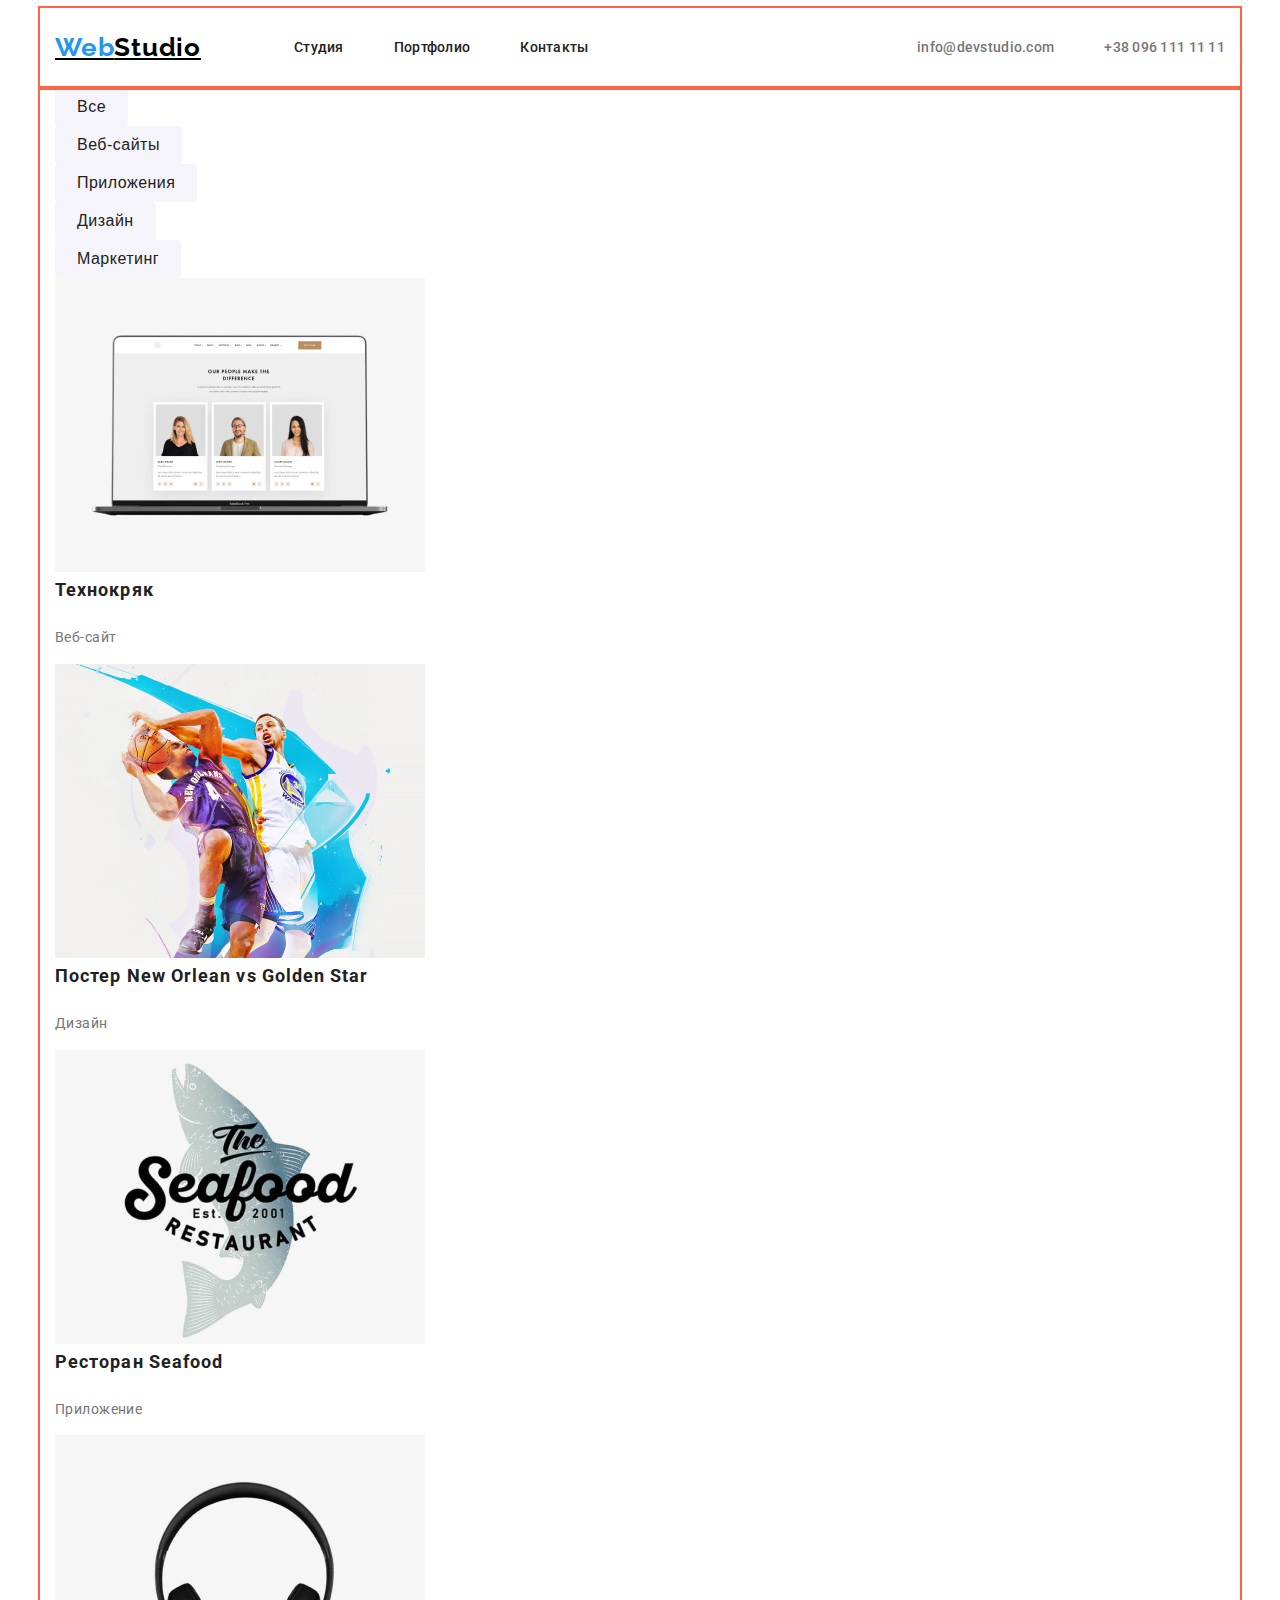
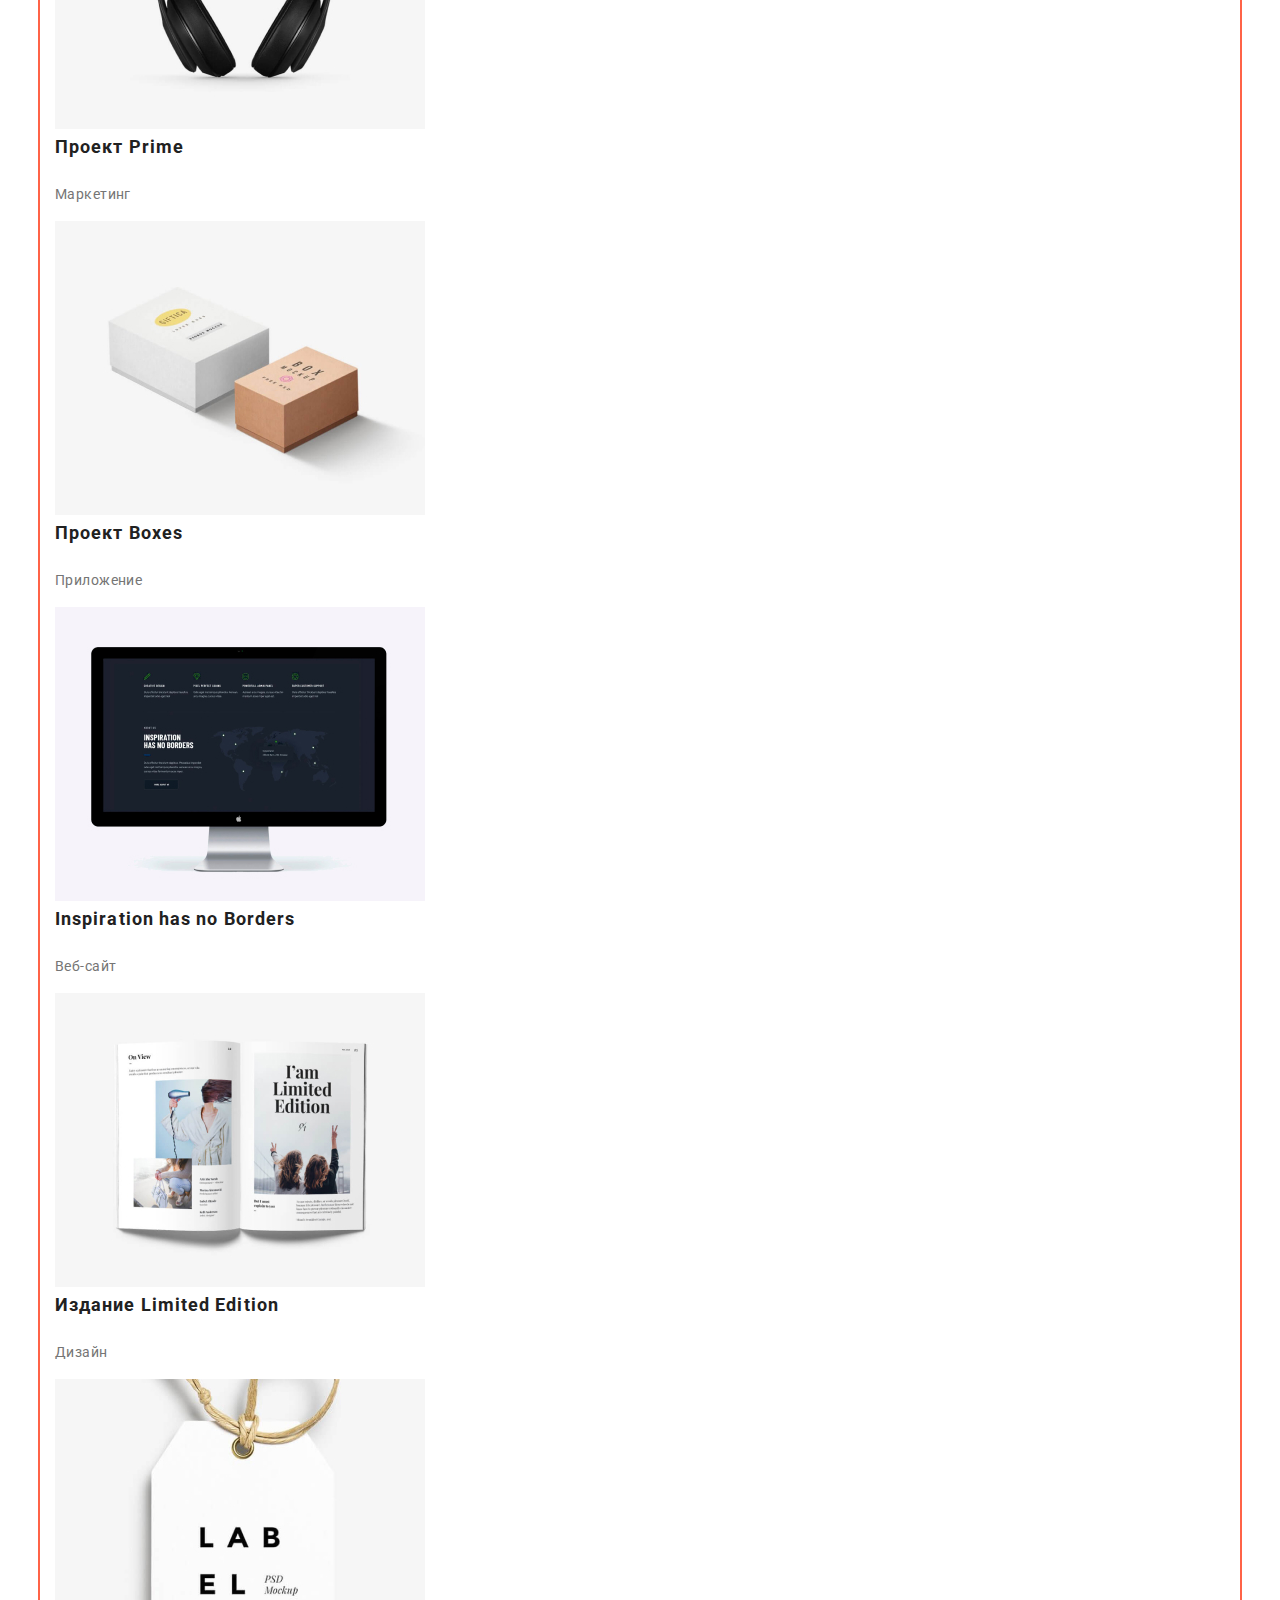
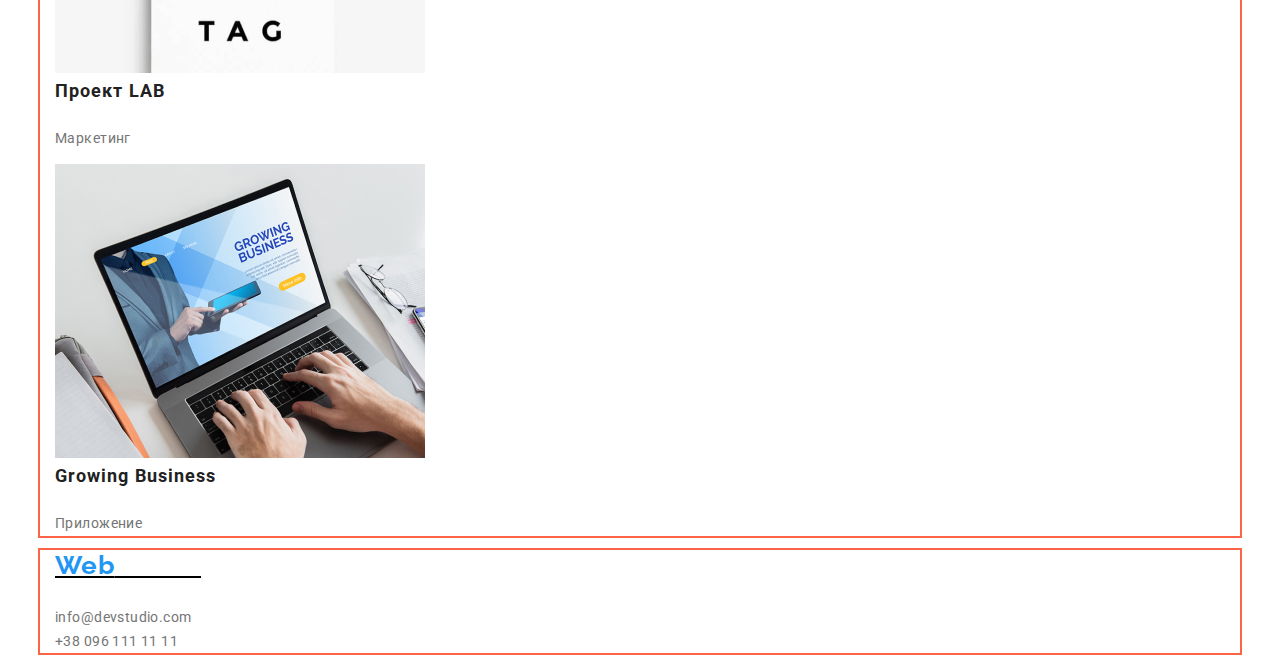
==== commit 34ef5959: "сделал геометрию хедера" ====
--- a/portfolio.html
+++ b/portfolio.html
@@ -5,7 +5,7 @@
     <meta http-equiv="X-UA-Compatible" content="IE=edge">
     <meta name="viewport" content="width=device-width, initial-scale=1.0">
     <title>Document</title>
-    <link href="https://cdnjs.com/libraries/modern-normalize">
+    <link href="https://cdnjs.com/libraries/modern-normalize" rel="stylesheet">
     <link rel="preconnect" href="https://fonts.gstatic.com">
     <link href="https://fonts.googleapis.com/css2?family=Raleway:wght@700&family=Roboto:wght@400;500;700;900&display=swap"
         rel="stylesheet">
@@ -14,20 +14,22 @@
 <body>
     <!--header, contacts separate from <nav>-->
     <header>
-        <div class="container">
-            <nav>
+        <div class="container header">
+            <nav class="main-nav">
                 <a href="/" class="logo">
                     <span class="logo-accent">Web</span>Studio
                 </a>
+    
                 <ul class="page-nav list">
-                    <li><a href="./index.html" class="link">Студия</a></li>
-                    <li><a href="" class="link active">Портфолио</a></li>
-                    <li><a href="" class="link">Контакты</a></li>
+                    <li class="item"><a href="" class="link active">Студия</a></li>
+                    <li class="item"><a href="./portfolio.html" class="link">Портфолио</a></li>
+                    <li class="item"><a href="" class="link">Контакты</a></li>
                 </ul>
             </nav>
+    
             <ul class="contact-nav list">
-                <li><a href="mailto:info@devstudio.com" class="link">info@devstudio.com</a></li>
-                <li><a href="tel:+380961111111" class="link">+38 096 111 11 11</a></li>
+                <li class="item"><a href="mailto:info@devstudio.com" class="link">info@devstudio.com</a></li>
+                <li class="item"><a href="tel:+380961111111" class="link">+38 096 111 11 11</a></li>
             </ul>
         </div>
     </header>
@@ -125,7 +127,7 @@
 
     </main>
 
-    <!--footer-->
+    
     <!--footer-->
     <footer class="footer container">
         <a href="/" class="logo">
--- a/css/styles.css
+++ b/css/styles.css
@@ -8,6 +8,33 @@
   --hero-bg-color: #2f303a;
 }
 
+/*  */
+html {
+	box-sizing: border-box;
+}
+
+*,
+*::after,
+*::before {
+	box-sizing: inherit;
+}
+
+h1,
+h2,
+h3,
+h4,
+h5,
+h6,
+p {
+	margin-top: 0;
+}
+
+img {
+  display: block;
+  max-width: 100%;
+  height: auto;
+}
+
 body {
   color: var(--main-text-color);
   background-color: var(--main-bg-color);
@@ -18,40 +45,90 @@
   letter-spacing: 0.03em;
 }
 
-.section-title {
-  color: var(--title-text-color);
-}
-
-.container {
-  width: 1200px;
-  margin-left: auto;
-  margin-right: auto;
-  padding: 0 15px;
-  outline: 2px solid tomato;
-}
-/* logo */
-.logo {
-  color: #000000;
-
-  font-family: Raleway;
-  font-weight: bold;
-  font-size: 26px;
-  line-height: 1.2;
-  letter-spacing: 0.03em;
-}
-
-.logo .logo-accent {
-  color: var(--accent-color);
-}
-
-/* page nav */
+/* ultilities */
 .list {
   list-style: none;
   margin: 0;
   padding: 0;
 }
 
-.page-nav .link {
+.link {
+  color: var(--main-text-color);
+  text-decoration: none;
+}
+
+.link.active {
+  color: var(--accent-color);
+}
+
+.container {
+  width: 1200px;
+  margin-left: auto;
+  margin-right: auto;
+  padding: 0 15px;
+  outline: 2px solid tomato;
+}
+
+.section-title {
+  color: var(--title-text-color);
+}
+
+
+/* logo */
+
+.logo {
+  color: #000000;
+
+  font-family: Raleway;
+  font-weight: bold;
+  font-size: 26px;
+  line-height: 1.2;
+  letter-spacing: 0.03em;
+}
+
+.logo .logo-accent {
+  color: var(--accent-color);
+}
+
+/* page navigation */
+/* flexing page-nav list */
+
+.header {
+  display: flex;
+  height: 80px;
+  align-items: center;
+}
+
+.main-nav {
+  display: flex;
+  align-items: center;
+  
+}
+
+.main-nav .logo {
+  margin-right: 93px;
+}
+
+.page-nav {
+  display: flex;
+  align-items: center;
+}
+
+.page-nav .item:not(:last-child),
+.contact-nav .item:not(:last-child) {
+  margin-right: 50px;
+}
+
+.contact-nav {
+  display: flex;
+  margin-left: auto;
+}
+
+.page-nav  .link {
+  display: block;
+  padding-top: 21px;
+  padding-bottom: 21px;  
+
   color: var(--title-text-color);
 
   font-weight: 500;
@@ -60,11 +137,13 @@
   letter-spacing: 0.02em;
 }
 
-.link.active {
-  color: var(--accent-color);
-}
+
 
 .contact-nav .link {
+  display: block;
+  padding-top: 21px;
+  padding-bottom: 21px;
+  
   color: var(--main-text-color);
 
   font-weight: 500;
@@ -149,7 +228,7 @@
 }
 
 .features > .container,
-..works > .container {
+.works > .container {
   width: 1170px;
   margin-top: 0;
   margin-left: auto;
@@ -192,10 +271,7 @@
   letter-spacing: 0.03em;
 }
 
-.link {
-  color: var(--main-text-color);
-  text-decoration: none;
-}
+
 
 /* our team */
 .team > .container {
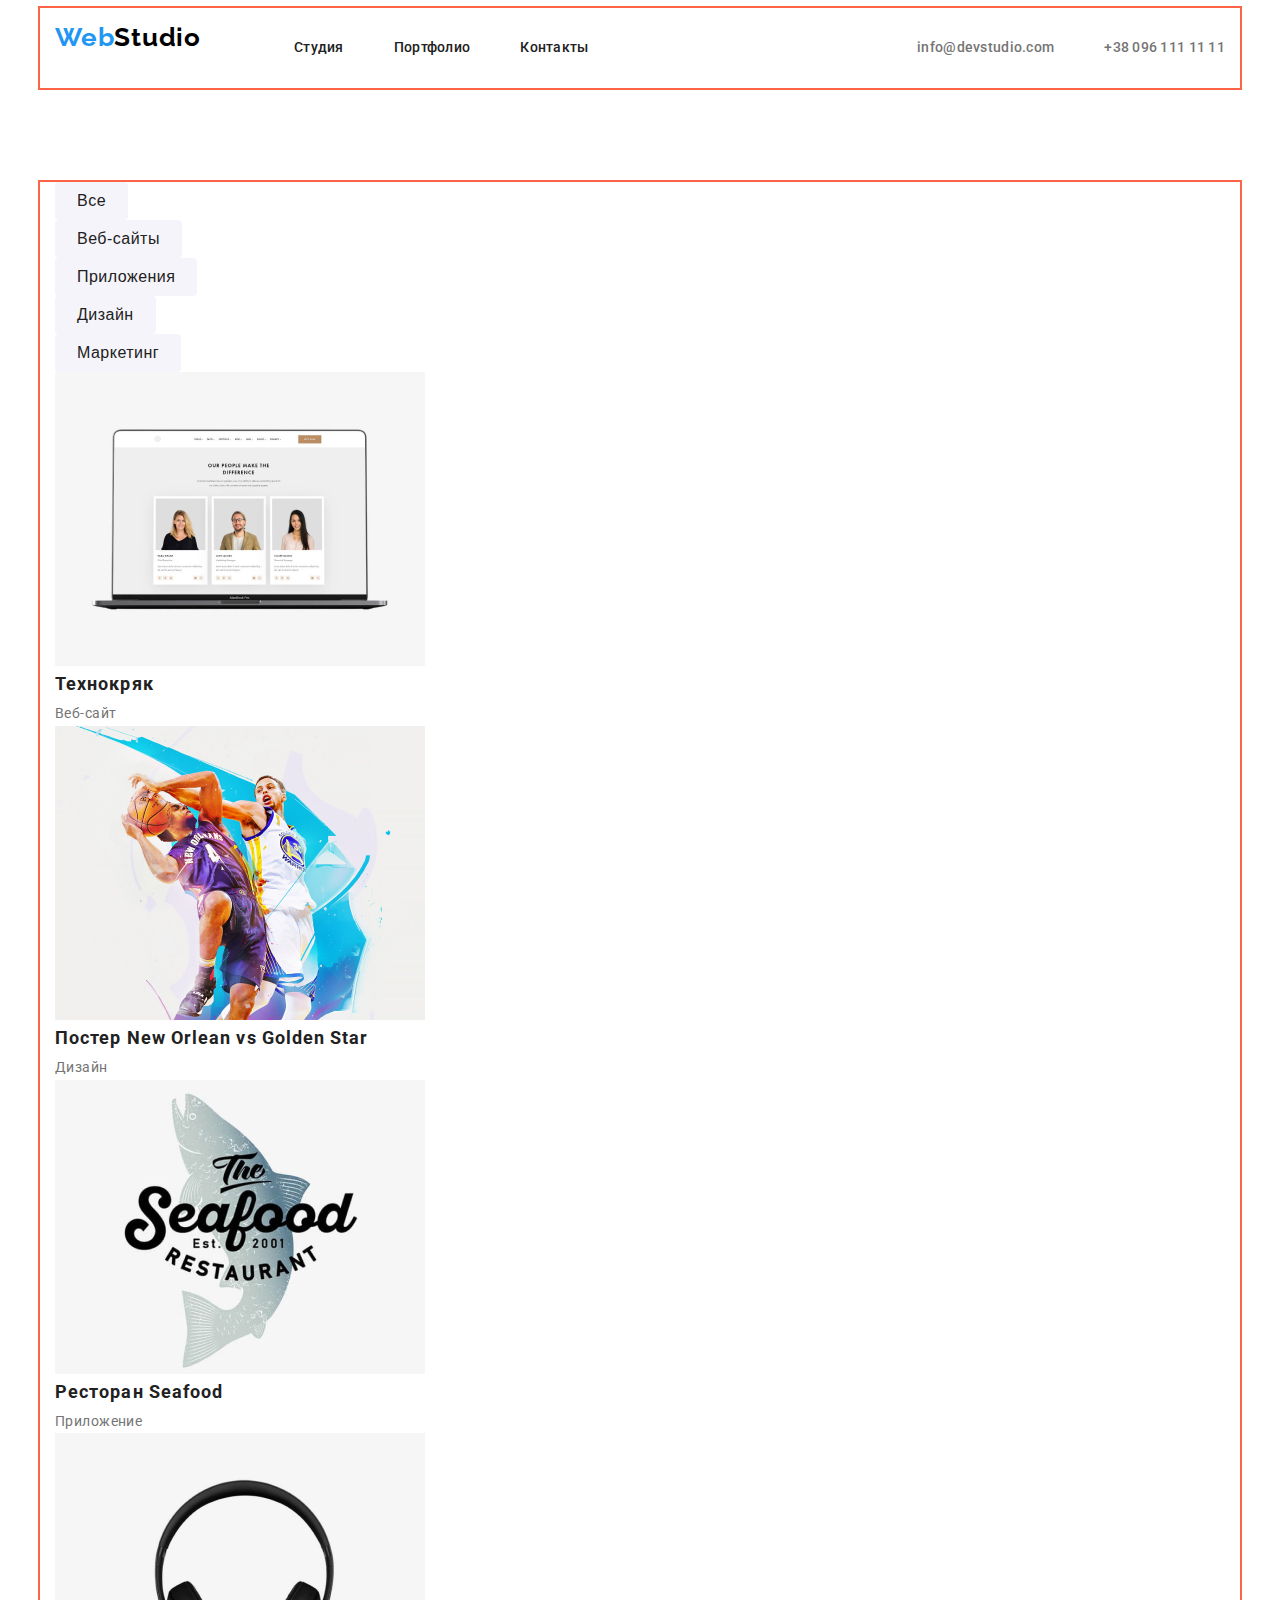
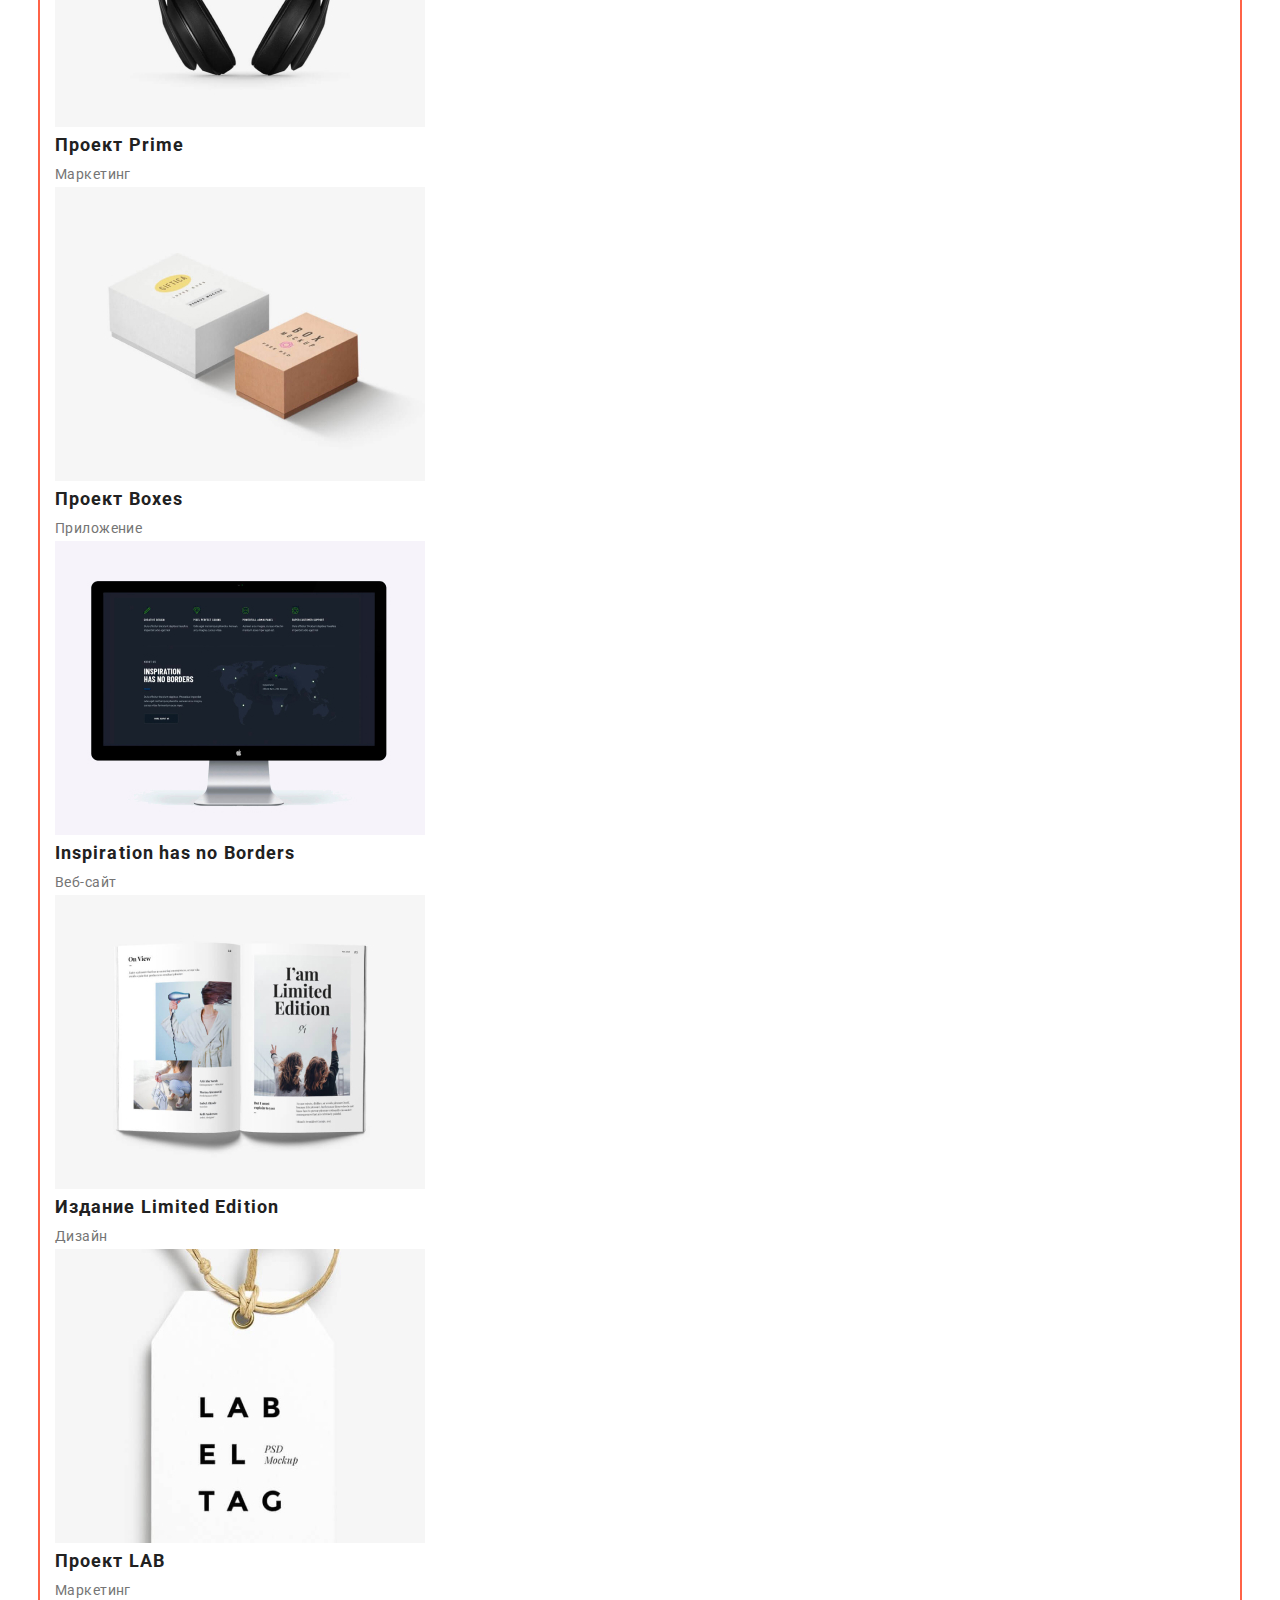
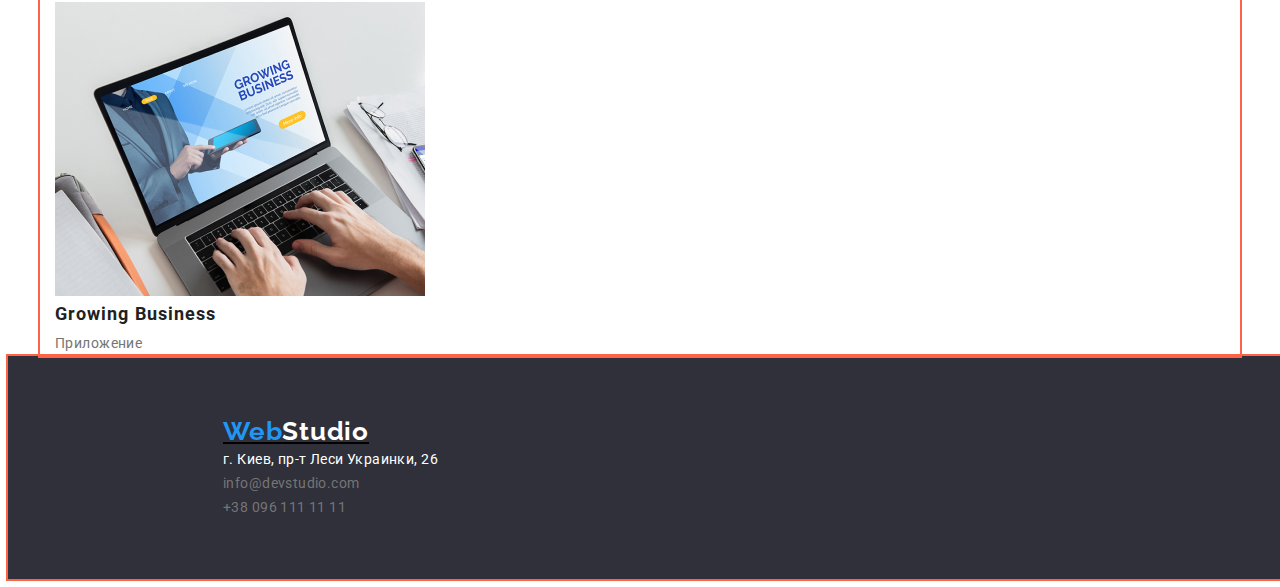
==== commit aa2240fe: "завершена геометрия index.html" ====
--- a/portfolio.html
+++ b/portfolio.html
@@ -16,12 +16,12 @@
     <header>
         <div class="container header">
             <nav class="main-nav">
-                <a href="/" class="logo">
+                <a href="/" class="logo link">
                     <span class="logo-accent">Web</span>Studio
                 </a>
     
                 <ul class="page-nav list">
-                    <li class="item"><a href="" class="link active">Студия</a></li>
+                    <li class="item"><a href="./index.html" class="link active">Студия</a></li>
                     <li class="item"><a href="./portfolio.html" class="link">Портфолио</a></li>
                     <li class="item"><a href="" class="link">Контакты</a></li>
                 </ul>
@@ -129,21 +129,20 @@
 
     
     <!--footer-->
-    <footer class="footer container">
-        <a href="/" class="logo">
-            <span class="logo-accent">Web</span><span class="logo-rev">Studio</span>
-        </a>
-        <address class="address">
-            г. Киев, пр-т Леси Украинки, 26<br />
-        </address>
-        <!-- footer contacts -->
-        <ul class="contact-footer list">
-            <li><a href="mailto:info@devstudio.com" class="link">info@devstudio.com</a></li>
-            <li><a href="tel:+380961111111" class="link">+38 096 111 11 11</a></li>
-        </ul>
-        <!-- info@example.com<br/>
-             +38 099 111 11 11 -->
-    
+    <footer class="footer">
+        <div class="container">
+            <a href="/" class="logo">
+                <span class="logo-accent">Web</span><span class="logo-rev">Studio</span>
+            </a>
+            <address class="address">
+                г. Киев, пр-т Леси Украинки, 26<br />
+            </address>
+            <!-- footer contacts -->
+            <ul class="contact-footer list">
+                <li><a href="mailto:info@devstudio.com" class="link">info@devstudio.com</a></li>
+                <li><a href="tel:+380961111111" class="link">+38 096 111 11 11</a></li>
+            </ul>
+        </div>
     </footer>
 
 
--- a/css/styles.css
+++ b/css/styles.css
@@ -26,7 +26,7 @@
 h5,
 h6,
 p {
-	margin-top: 0;
+	margin: 0;
 }
 
 img {
@@ -65,176 +65,13 @@
   width: 1200px;
   margin-left: auto;
   margin-right: auto;
+  margin-top: 94px;
   padding: 0 15px;
   outline: 2px solid tomato;
 }
 
 .section-title {
   color: var(--title-text-color);
-}
-
-
-/* logo */
-
-.logo {
-  color: #000000;
-
-  font-family: Raleway;
-  font-weight: bold;
-  font-size: 26px;
-  line-height: 1.2;
-  letter-spacing: 0.03em;
-}
-
-.logo .logo-accent {
-  color: var(--accent-color);
-}
-
-/* page navigation */
-/* flexing page-nav list */
-
-.header {
-  display: flex;
-  height: 80px;
-  align-items: center;
-}
-
-.main-nav {
-  display: flex;
-  align-items: center;
-  
-}
-
-.main-nav .logo {
-  margin-right: 93px;
-}
-
-.page-nav {
-  display: flex;
-  align-items: center;
-}
-
-.page-nav .item:not(:last-child),
-.contact-nav .item:not(:last-child) {
-  margin-right: 50px;
-}
-
-.contact-nav {
-  display: flex;
-  margin-left: auto;
-}
-
-.page-nav  .link {
-  display: block;
-  padding-top: 21px;
-  padding-bottom: 21px;  
-
-  color: var(--title-text-color);
-
-  font-weight: 500;
-  font-size: 14px;
-  line-height: 1.1;
-  letter-spacing: 0.02em;
-}
-
-
-
-.contact-nav .link {
-  display: block;
-  padding-top: 21px;
-  padding-bottom: 21px;
-  
-  color: var(--main-text-color);
-
-  font-weight: 500;
-  font-size: 14px;
-  line-height: 1.1;
-  letter-spacing: 0.02em;
-}
-
-.contact-nav .link:hover,
-.contact-nav .link:focus {
-  color: var(--accent-color);
-}
-
-/* hero */
-.hero > .container {
-  width: 1600px;
-  height: 600px;
-  margin-left: auto;
-  margin-right: auto;
-  margin-bottom: 94px;
-  padding-left: 0;
-  padding-right: 0;
-
-  text-align: center;
-  /* background-color: var(--hero-bg-color); */
-
-  outline: 2px solid red;
-}
-.hero-title {
-  /* добавил фон, чтоб бало видно title */
-  background-color: var(--accent-color);
-  color: #ffffff;
-  margin-left: auto;
-  margin-right: auto;
-  margin-top: 0;
-  margin-bottom: 30px;
-
-  width: 696px;
-  height: 120px;
-  left: 452px;
-  top: 280px;
-
-  font-weight: 900;
-  font-size: 44px;
-  line-height: 60px;
-  letter-spacing: 0.06em;
-  text-transform: uppercase;
-  /*  временный outline */
-  outline: 2px solid red;
-}
-
-.hero .button {
-  background-color: var(--accent-color);
-  color: #ffffff;
-
-  width: 200px;
-  height: 50px;
-  left: 700px;
-  top: 430px;
-
-  box-shadow: 0px 4px 4px rgba(0, 0, 0, 0.15);
-  border-radius: 4px;
-  border-color: transparent;
-
-  font-weight: bold;
-  font-size: 16px;
-  line-height: 1.9;
-  /* display: flex; */
-  align-items: center;
-  text-align: center;
-  letter-spacing: 0.06em;
-}
-
-/* section Features */
-.section-title {
-  margin: 0 0 50px 0;
-  font-weight: bold;
-  font-size: 36px;
-  line-height: 1.2;
-  text-align: center;
-  letter-spacing: 0.03em;
-}
-
-.features > .container,
-.works > .container {
-  width: 1170px;
-  margin-top: 0;
-  margin-left: auto;
-  margin-right: auto;
-  padding-left: 0;
-  padding-right: 0;
 }
 
 /* Визуально спрятанная section-title и portfolio */
@@ -248,9 +85,176 @@
   width: 1px !important;
   overflow: hidden;
 }
-.features {
-  margin-bottom: 94px;
-}
+
+
+/* logo */
+
+.logo {
+  color: #000000;
+
+  font-family: Raleway;
+  font-weight: bold;
+  font-size: 26px;
+  line-height: 1.2;
+  letter-spacing: 0.03em;
+}
+
+.logo .logo-accent {
+  color: var(--accent-color);
+}
+
+/* page navigation */
+
+.container.header {
+  display: flex;
+  height: 80px;
+  margin-top: 0;
+  align-items: center;
+}
+
+.main-nav {
+  display: flex;
+  align-items: center;
+}
+
+.main-nav .logo {
+  margin-right: 93px;
+}
+
+.page-nav {
+  display: flex;
+  align-items: center;
+}
+
+.page-nav .item:not(:last-child),
+.contact-nav .item:not(:last-child) {
+  margin-right: 50px;
+}
+
+.contact-nav {
+  display: flex;
+  margin-left: auto;
+}
+
+.page-nav  .link {
+  display: block;
+  padding-top: 21px;
+  padding-bottom: 21px;  
+
+  color: var(--title-text-color);
+
+  font-weight: 500;
+  font-size: 14px;
+  line-height: 1.1;
+  letter-spacing: 0.02em;
+}
+
+.contact-nav .link {
+  display: block;
+  padding-top: 21px;
+  padding-bottom: 21px;
+
+  color: var(--main-text-color);
+
+  font-weight: 500;
+  font-size: 14px;
+  line-height: 1.1;
+  letter-spacing: 0.02em;
+}
+
+.contact-nav .link:hover,
+.contact-nav .link:focus {
+  color: var(--accent-color);
+}
+
+/* hero */
+
+.hero > .container {
+  width: 1600px;
+  height: 600px;
+  margin-left: auto;
+  margin-right: auto;
+  margin-top: 0;
+  margin-bottom: 0;
+  padding-left: 0;
+  padding-right: 0;
+
+  text-align: center;
+  
+  outline: 2px solid red;
+}
+.hero-title {
+  /* добавил фон, чтоб бало видно title */
+  background-color: var(--accent-color);
+  color: #ffffff;
+  margin-left: auto;
+  margin-right: auto;
+  margin-top: 0;
+  margin-bottom: 30px;
+
+  width: 696px;
+  height: 120px;
+  left: 452px;
+  top: 280px;
+
+  font-weight: 900;
+  font-size: 44px;
+  line-height: 60px;
+  letter-spacing: 0.06em;
+  text-transform: uppercase;
+  /*  временный outline */
+  outline: 2px solid red;
+}
+
+.hero .button {
+
+  margin-right: auto;
+  margin-left: auto;
+
+  background-color: var(--accent-color);
+  color: #ffffff;
+
+  width: 200px;
+  height: 50px;
+  left: 700px;
+  top: 430px;
+
+  box-shadow: 0px 4px 4px rgba(0, 0, 0, 0.15);
+  border-radius: 4px;
+  border-color: transparent;
+
+  font-weight: bold;
+  font-size: 16px;
+  line-height: 1.9;
+  /* display: flex;
+  align-items: center;
+  text-align: center;
+  letter-spacing: 0.06em; */
+}
+
+/* section Features */
+
+.container .feature-list {
+  display: flex;
+  justify-content: space-between;
+}
+
+.feature-list .item {
+  width: calc((100% - 90px) / 4);
+
+  /* outline: 2px solid teal; */
+}
+
+.section-title {
+  margin: 0 0 50px 0;
+  font-weight: bold;
+  font-size: 36px;
+  line-height: 1.2;
+  text-align: center;
+  letter-spacing: 0.03em;
+}
+
+
 .feature-title {
   margin: 0 0 10px 0;
   color: var(--title-text-color);
@@ -271,15 +275,22 @@
   letter-spacing: 0.03em;
 }
 
-
+/* our works */
+
+.container.works .list {
+  display: flex;
+  justify-content: space-between;
+}
 
 /* our team */
 .team > .container {
-  width: 1170px;
+  width: 1600px;
   padding-top: 94px;
   padding-bottom: 94px;
   padding-left: 215px;
   padding-right: 215px;
+
+  background-color: #F5F4FA;
 }
 .team-title {
   color: var(--title-text-color);
@@ -291,9 +302,34 @@
   letter-spacing: 0.03em;
 }
 
+.container .team-list {
+  display: flex;
+  justify-content: space-between;
+}
+
+.team-list .item {
+  display: block;
+  width: 270px;
+  height: 368px;
+
+  background-color: var(--main-bg-color);
+
+  box-shadow: 0px 1px 3px rgba(0, 0, 0, 0.12), 0px 1px 1px rgba(0, 0, 0, 0.14), 0px 2px 1px rgba(0, 0, 0, 0.2);
+  border-radius: 0px 0px 4px 4px;
+}
+
+.team-list .name {
+  margin-top: 30px;
+  text-align: center;
+}
+
+.team-list .name > p {
+  margin-top: 10px;
+}
 /* footer */
 .footer > .container {
   width: 1600px;
+  margin-top: 0;
   padding-top: 60px;
   padding-bottom: 60px;
   padding-left: 215px;
@@ -308,6 +344,11 @@
   font-size: 14px;
   line-height: 1.7;
   letter-spacing: 0.03em;
+}
+
+.logo.link {
+  display: inline-block;
+  margin-bottom: 20px;
 }
 .logo-rev {
   color: var(--main-bg-color);
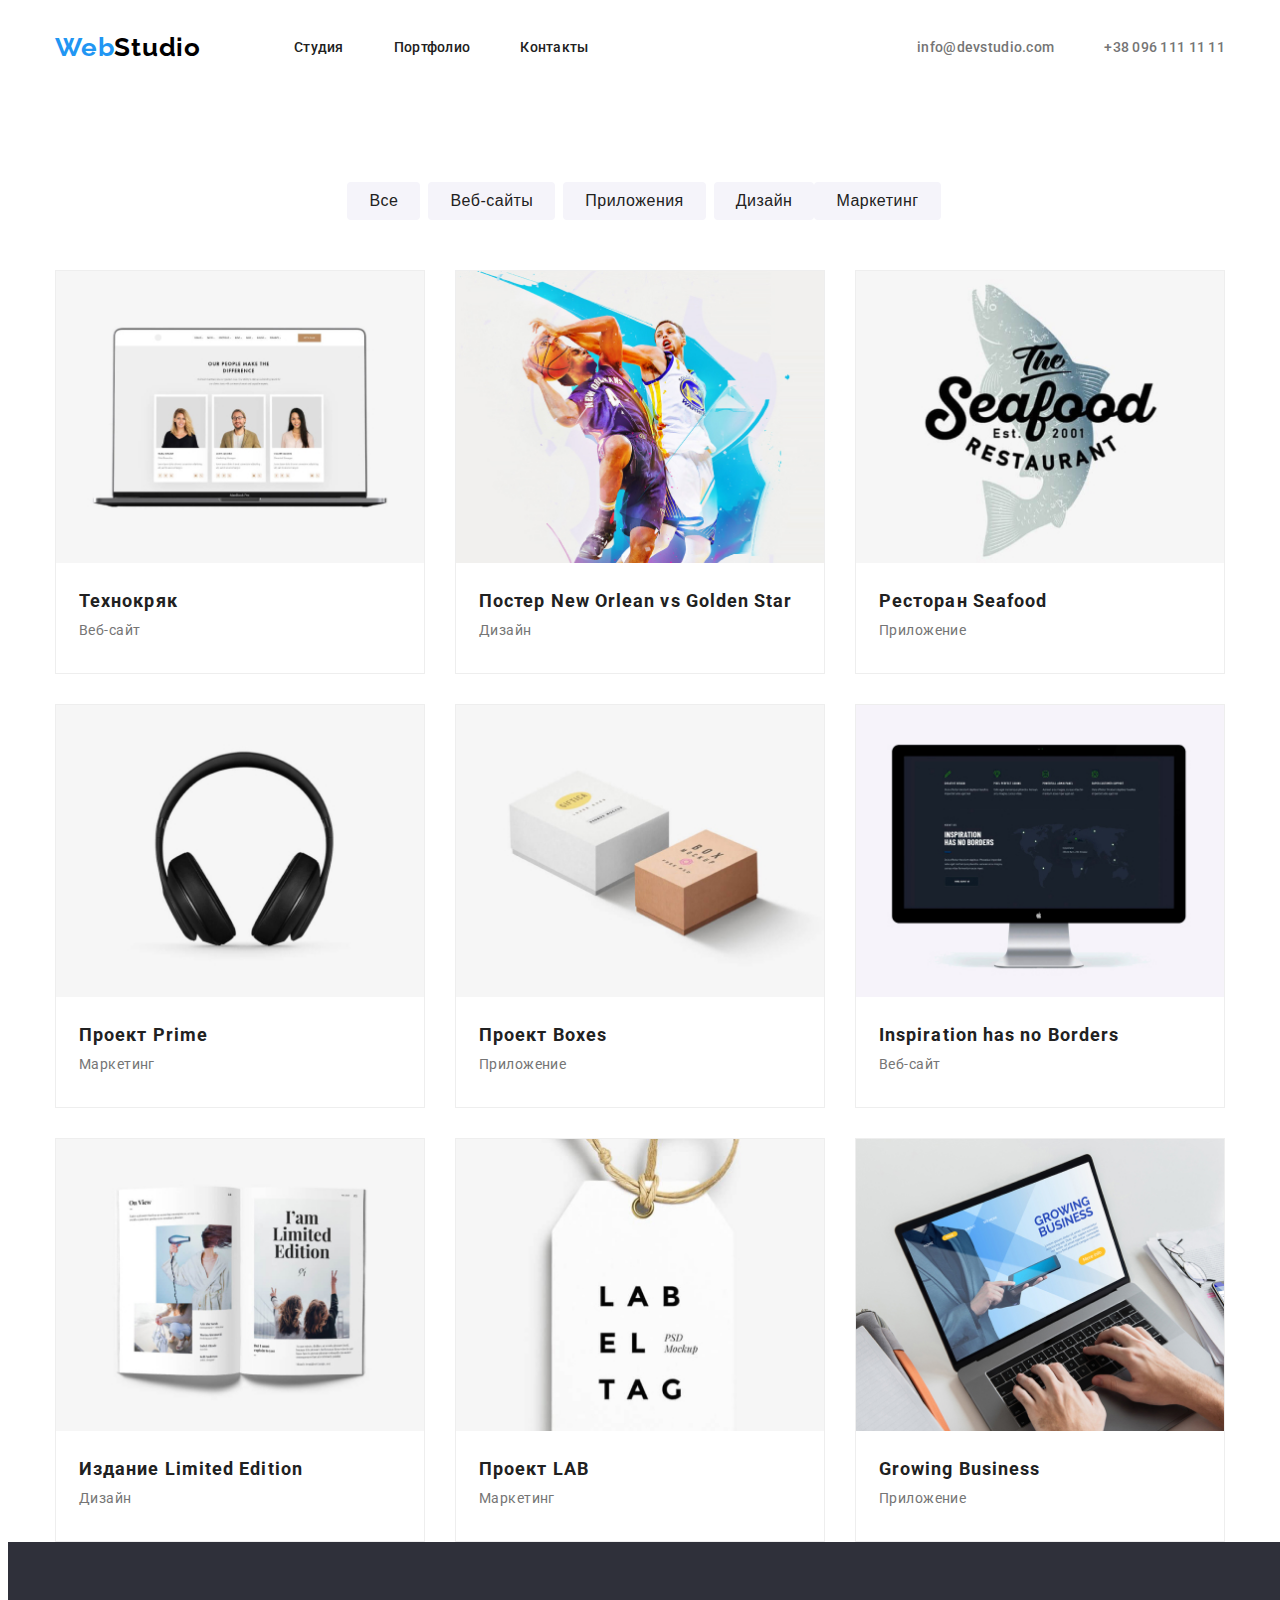
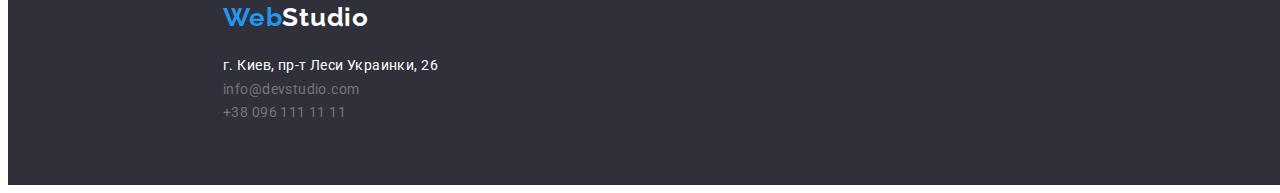
==== commit 4dbb46ba: "сделана геометрия index i portfolio" ====
--- a/portfolio.html
+++ b/portfolio.html
@@ -35,90 +35,108 @@
     </header>
     
     <main>
-        <section class="our-work-section container">
+        <section class="work-section container">
         <h1 class="visually-hidden">наши работы</h1>
         <!-- кнопки фильтра -->
-            <ul class="btn-list list">    
-                <li>
+            <ul class="fltr-btn list">    
+                <li class="item">
                     <button type="button"  class="button title">Все</button>
                 </li>
-                <li>
+                <li class="item">
                     <button type="button" class="button title">Веб-сайты</button>
                 </li>
-                <li>
+                <li class="item">
                     <button type="button" class="button title">Приложения</button> 
                 </li>
-                <li>
+                <li class="item">
                     <button type="button" class="button title">Дизайн</button>
                 </li>
-                <li>
+                <li class="item">
                     <button type="button" class="button title">Маркетинг</button>
                 </li>
             </ul>   
         
         <!-- наши работы, галерея  -->
             <ul class="work-gallery list">
-                <li>
+                <li class="item">
                     <a href="" class="link">
                         <img src="./images/portfolio/img_01.jpg" alt="Технокряк" width="370" height="294">
-                        <h3 class="work-title">Технокряк</h3>
-                        <p class="sort">Веб-сайт</p>
+                        <div class="name">
+                            <h3 class="work-title">Технокряк</h3>
+                            <p class="sort">Веб-сайт</p>
+                        </div>
                     </a>
                 </li>
-                <li>
+                <li class="item">
                     <a href="" class="link">
                         <img src="./images/portfolio/img_02.jpg" alt="Постер New Orlean vs Golden Star" width="370" height="294">
-                        <h3 class="work-title">Постер New Orlean vs Golden Star</h3>
-                        <p class="sort">Дизайн</p>
+                        <div class="name">
+                            <h3 class="work-title">Постер New Orlean vs Golden Star</h3>
+                            <p class="sort">Дизайн</p>
+                        </div>
                     </a>
                 </li>
-                <li>
+                <li class="item">
                     <a href="" class="link">
                         <img src="./images/portfolio/img_03.jpg" alt="Ресторан Seafood" width="370" height="294">
-                        <h3 class="work-title">Ресторан Seafood</h3>
-                        <p class="sort">Приложение</p>
+                        <div class="name">
+                            <h3 class="work-title">Ресторан Seafood</h3>
+                            <p class="sort">Приложение</p>
+                        </div>
                     </a>
                 </li>
-                <li>
+                <li class="item">
                     <a href="" class="link">
                         <img src="./images/portfolio/img_04.jpg" alt="Проект Prime" width="370" height="294">
-                        <h3 class="work-title">Проект Prime</h3>
-                        <p class="sort">Маркетинг</p>
+                        <div class="name">
+                            <h3 class="work-title">Проект Prime</h3>
+                            <p class="sort">Маркетинг</p>
+                        </div>
                     </a>
                 </li>
-                <li>
+                <li class="item">
                     <a href="" class="link">
                         <img src="./images/portfolio/img_05.jpg" alt="Проект Boxes" width="370" height="294">
-                        <h3 class="work-title">Проект Boxes</h3>
-                        <p class="sort">Приложение</p>
+                        <div class="name">
+                            <h3 class="work-title">Проект Boxes</h3>
+                            <p class="sort">Приложение</p>
+                        </div>
                     </a>
                 </li>
-                <li>
+                <li class="item">
                     <a href="" class="link">
                         <img src="./images/portfolio/img_06.jpg" alt="Inspiration has no Borders" width="370" height="294">
-                        <h3 class="work-title">Inspiration has no Borders</h3>
-                        <p class="sort">Веб-сайт</p>
+                        <div class="name">
+                            <h3 class="work-title">Inspiration has no Borders</h3>
+                            <p class="sort">Веб-сайт</p>
+                        </div>
                     </a>
                 </li>
-                <li>
+                <li class="item">
                     <a href="" class="link">
                         <img src="./images/portfolio/img_07.jpg" alt="Издание Limited Edition" width="370" height="294">
-                        <h3 class="work-title">Издание Limited Edition</h3>
-                        <p class="sort">Дизайн</p>
+                        <div class="name">
+                            <h3 class="work-title">Издание Limited Edition</h3>
+                            <p class="sort">Дизайн</p>
+                        </div>
                     </a>
                 </li>
-                <li>
+                <li class="item">
                     <a href="" class="link">
                         <img src="./images/portfolio/img_08.jpg" alt="Проект LAB" width="370" height="294">
-                        <h3 class="work-title">Проект LAB</h3>
-                        <p class="sort">Маркетинг</p>
+                        <div class="name">
+                            <h3 class="work-title">Проект LAB</h3>
+                            <p class="sort">Маркетинг</p>
+                        </div>
                     </a>
                 </li>
-                <li>
+                <li class="item">
                     <a href="" class="link">
                         <img src="./images/portfolio/img_09.jpg" alt="Growing Business" width="370" height="294">
-                        <h3 class="work-title">Growing Business</h3>
-                        <p class="sort">Приложение</p>
+                        <div class="name">
+                            <h3 class="work-title">Growing Business</h3>
+                            <p class="sort">Приложение</p>
+                        </div>
                     </a>
                 </li>
             </ul>
@@ -131,7 +149,7 @@
     <!--footer-->
     <footer class="footer">
         <div class="container">
-            <a href="/" class="logo">
+            <a href="/" class="logo link">
                 <span class="logo-accent">Web</span><span class="logo-rev">Studio</span>
             </a>
             <address class="address">
--- a/css/styles.css
+++ b/css/styles.css
@@ -6,6 +6,7 @@
   --footer-bg-color: #2f303a;
   --btn-bg-color: #f5f4fa;
   --hero-bg-color: #2f303a;
+  --frame-border-color: #EEEEEE;
 }
 
 /*  */
@@ -67,7 +68,8 @@
   margin-right: auto;
   margin-top: 94px;
   padding: 0 15px;
-  outline: 2px solid tomato;
+
+  /* outline: 2px solid tomato; */
 }
 
 .section-title {
@@ -178,15 +180,16 @@
   margin-bottom: 0;
   padding-left: 0;
   padding-right: 0;
-
-  text-align: center;
-  
-  outline: 2px solid red;
-}
+  padding-top: 200px;
+
+  background-color: var(--footer-bg-color);
+
+  text-align: center;
+}
+
 .hero-title {
-  /* добавил фон, чтоб бало видно title */
-  background-color: var(--accent-color);
   color: #ffffff;
+
   margin-left: auto;
   margin-right: auto;
   margin-top: 0;
@@ -202,8 +205,6 @@
   line-height: 60px;
   letter-spacing: 0.06em;
   text-transform: uppercase;
-  /*  временный outline */
-  outline: 2px solid red;
 }
 
 .hero .button {
@@ -337,6 +338,7 @@
 }
 
 .address {
+  margin-top: 20px;
   color: var(--main-bg-color);
 
   font-weight: normal;
@@ -348,8 +350,10 @@
 
 .logo.link {
   display: inline-block;
-  margin-bottom: 20px;
-}
+  margin-top: auto;
+  margin-bottom: auto;
+}
+
 .logo-rev {
   color: var(--main-bg-color);
 }
@@ -369,8 +373,16 @@
 }
 
 /* Portfolio button list */
-
-.btn-list .button {
+.container .fltr-btn {
+  display: flex;
+  justify-content: center;
+}
+
+.fltr-btn .item:not(:last-child) {
+  margin-left: 8px;
+}
+
+.fltr-btn .button {
   display: inline-block;
   background-color: var(--btn-bg-color);
   height: 38px;
@@ -387,10 +399,13 @@
   letter-spacing: 0.03em;
 }
 
-.btn-list .button:hover,
-.btn-list .button:focus {
+.fltr-btn .button:hover,
+.fltr-btn .button:focus {
   background-color: var(--accent-color);
   color: var(--main-bg-color);
+
+  box-shadow: 0px 3px 1px rgba(0, 0, 0, 0.1), 0px 1px 2px rgba(0, 0, 0, 0.08), 0px 2px 2px rgba(0, 0, 0, 0.12);
+  border-radius: 4px;
 }
 
 /* Our works gallery */
@@ -410,18 +425,41 @@
   letter-spacing: 0.03em;
 }
 
-.sec {
-  background-color: tomato;
-  font-family: Roboto;
-  color: #000000;
-  font-style: normal;
-}
-
-.sec > .container {
-  width: 1600px;
-  padding-left: 50px;
-  padding-right: 50px;
-  margin-left: auto;
+.container .work-gallery {
+  display: flex;
+  /* justify-content: center; */
+  flex-wrap: wrap;
+  margin-top: 50px;
+  padding: 0;
+  /* width: calc(100%-60px)/3; */
+
+
+  /* outline: 2px solid teal; */
+}
+
+.work-gallery .item {
+  width: 370px;
+  height: 404px;
+  margin-right: 30px;
+  margin-bottom: 30px;
+
+  background: var(--main-bg-color);
+  border: 1px solid var(--frame-border-color);
+}
+
+.work-gallery .item:nth-child(3n) {
+  margin-right: 0;
+}
+
+.work-gallery .item:nth-last-child(-n + 3) {
+  margin-bottom: 0;
+}
+
+.work-gallery .name {
+  display: block;
+  width: 322px;
   margin-right: auto;
-  outline: 2px solid green;
-}
+  margin-left: auto;
+  margin-top: 20px;
+  margin-bottom: 20px;
+}